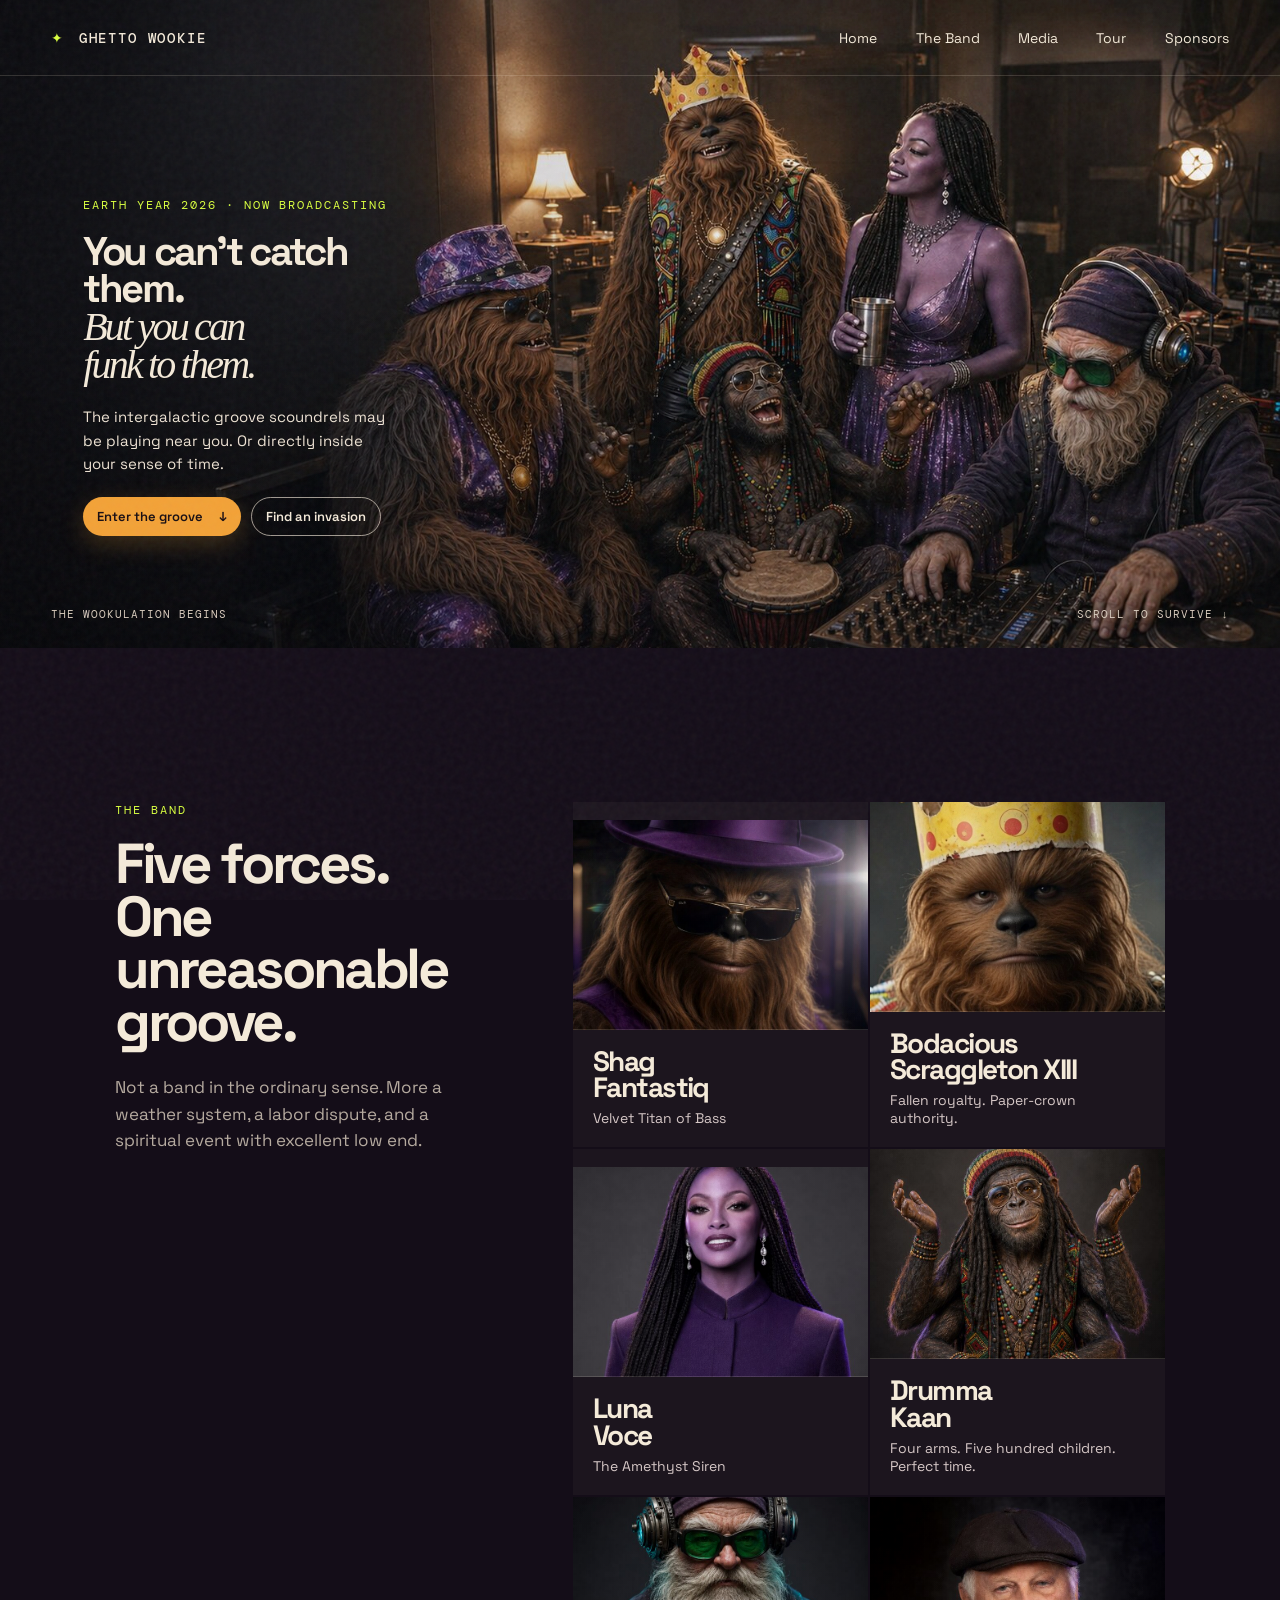
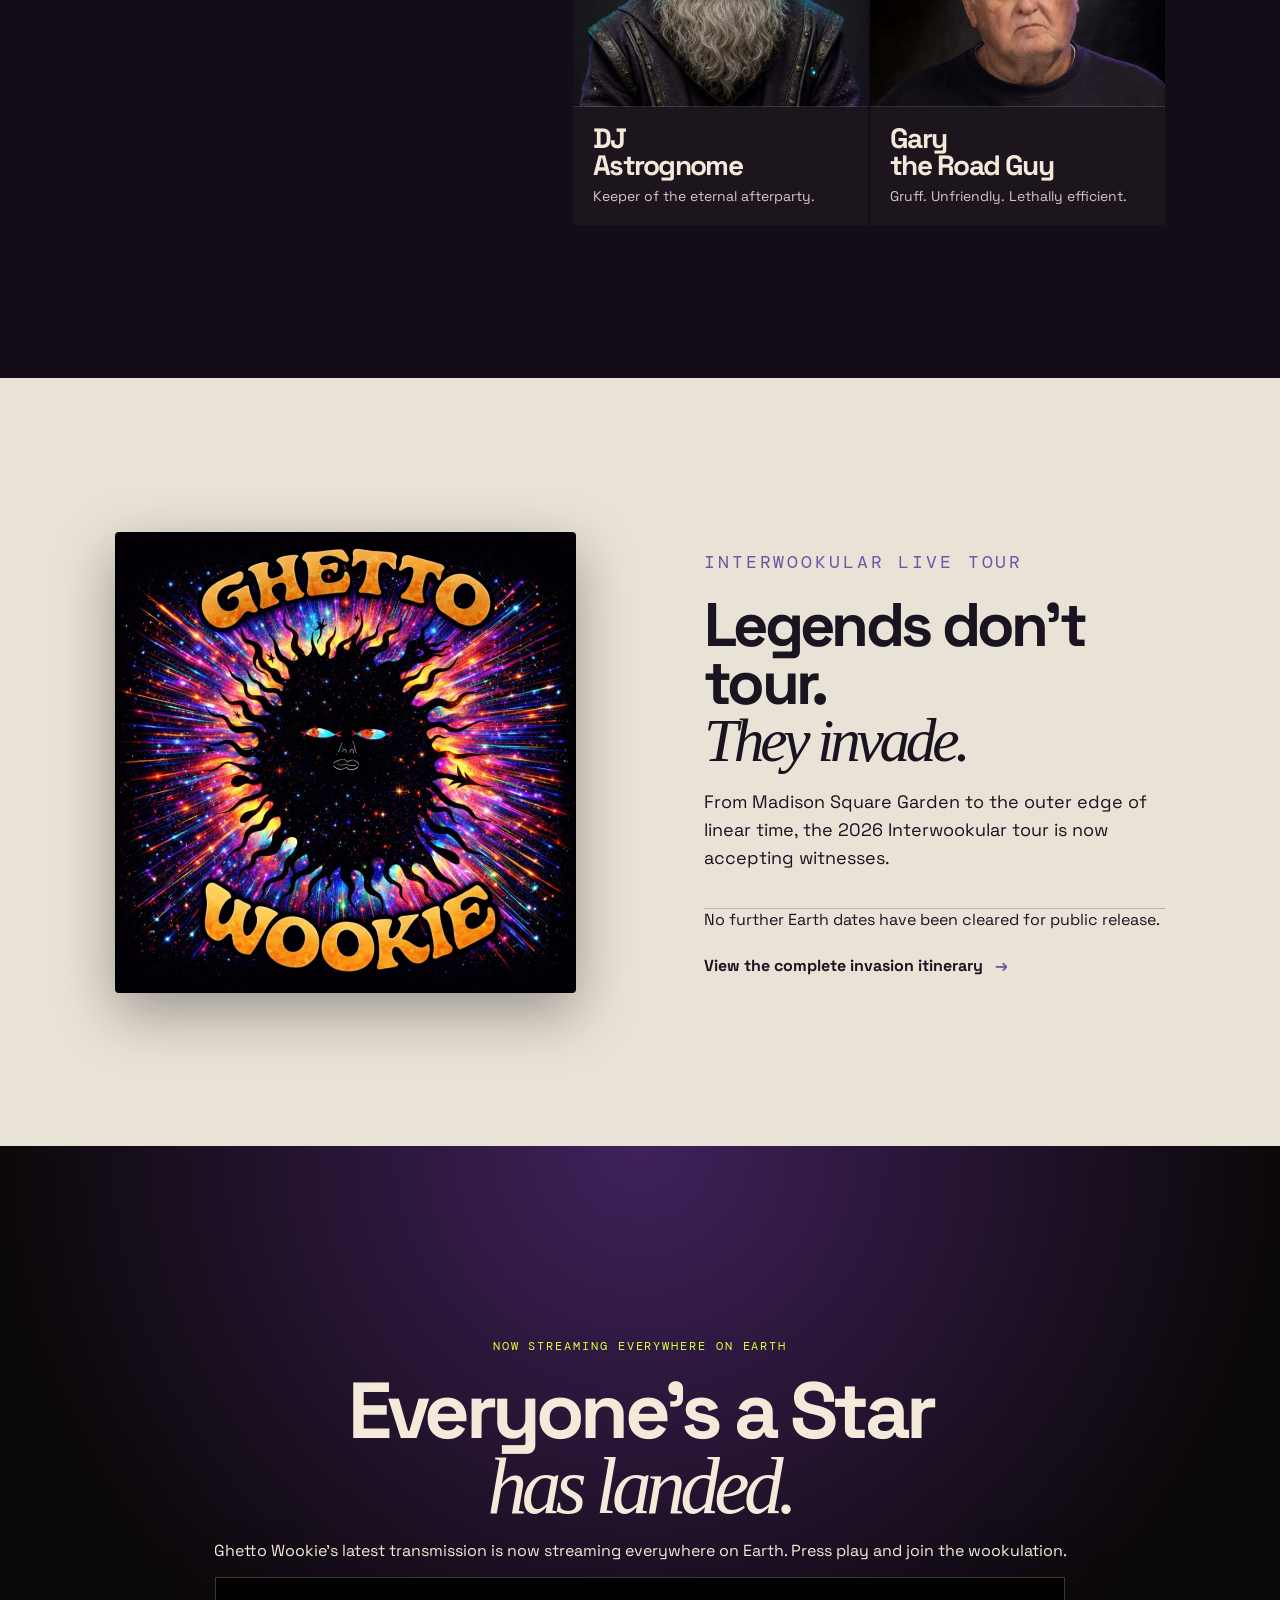
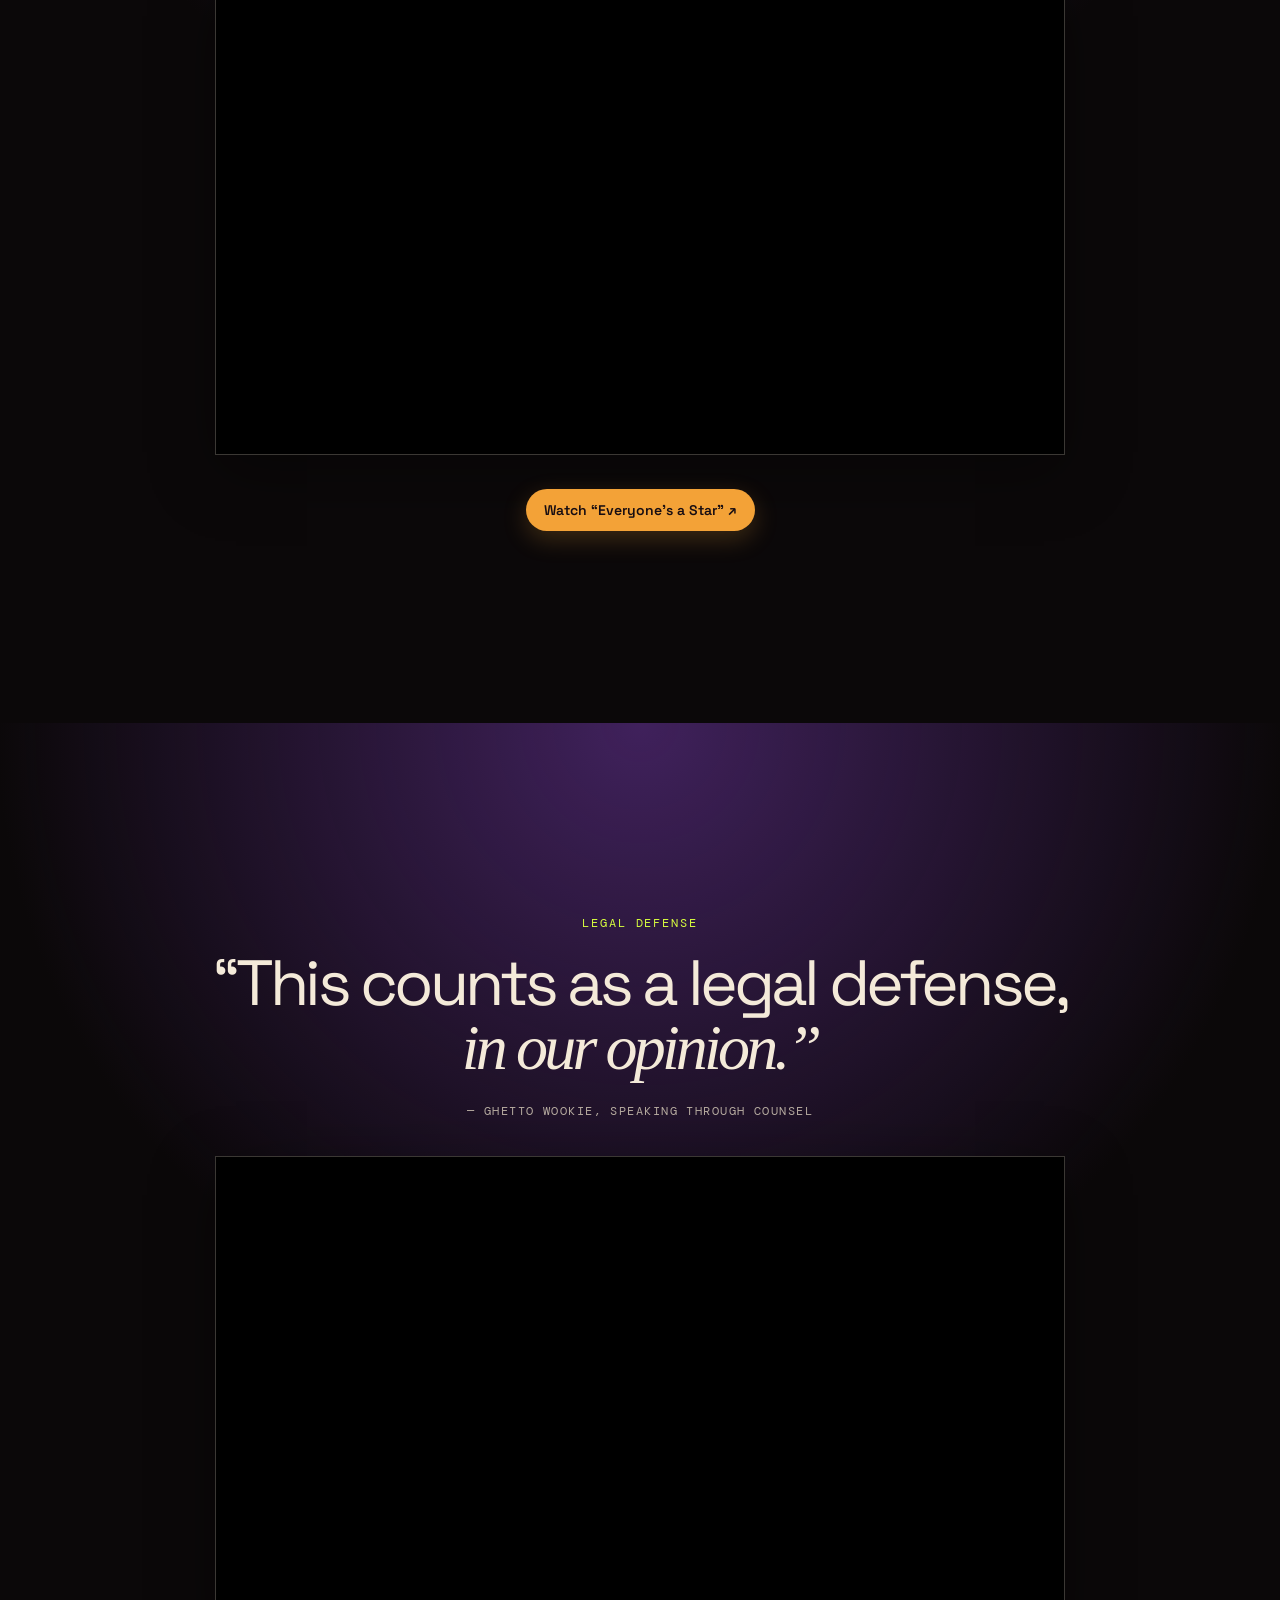
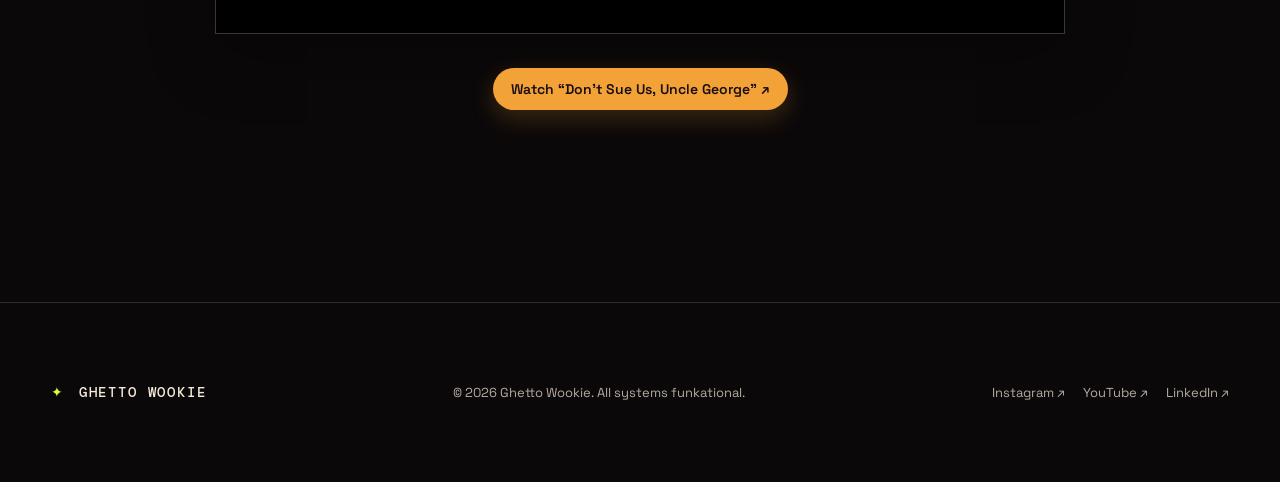
==== index.html @ 9bcd461f "Correct Everyone's a Star album title" ====
<!doctype html>
<html lang="en">
<head>
  <meta charset="utf-8">
  <meta name="viewport" content="width=device-width, initial-scale=1">
  <title>Ghetto Wookie | The Intergalactic Groove Scoundrels</title>
  <meta name="description" content="You can't catch them. But you can funk to them.">
  <link rel="preconnect" href="https://fonts.googleapis.com">
  <link rel="preconnect" href="https://fonts.gstatic.com" crossorigin>
  <link href="https://fonts.googleapis.com/css2?family=DM+Mono:wght@400;500&family=Space+Grotesk:wght@400;500;600;700&display=swap" rel="stylesheet">
  <link rel="stylesheet" href="css/site.css?v=17">
</head>
<body>
  <div class="grain" aria-hidden="true"></div>
  <header class="site-header">
    <a class="wordmark" href="#top" aria-label="Ghetto Wookie home"><span class="wordmark-star">✦</span> GHETTO WOOKIE</a>
    <button class="menu-toggle" type="button" aria-expanded="false" aria-controls="site-nav">Menu</button>
    <nav id="site-nav" class="site-nav" aria-label="Primary navigation">
      <a href="index.html" aria-current="page">Home</a>
      <a href="about.html">The Band</a>
      <a href="media.html">Media</a>
      <a href="invasions.html">Tour</a>
      <a href="sponsors.html">Sponsors</a>
    </nav>
  </header>

  <main id="top">
    <section class="hero" aria-labelledby="hero-title">
      <div class="hero-image" role="img" aria-label="Ghetto Wookie in the studio"></div>
      <div class="hero-shadow"></div>
      <div class="hero-copy">
        <p class="eyebrow">EARTH YEAR 2026 · NOW BROADCASTING</p>
        <h1 id="hero-title">You can’t catch them.<br><em>But you can<br>funk to them.</em></h1>
        <p class="hero-deck">The intergalactic groove scoundrels may be playing near you. Or directly inside your sense of time.</p>
        <div class="hero-actions">
          <a class="button button-gold" href="#transmission">Enter the groove <span>↓</span></a>
          <a class="button button-ghost" href="invasions.html">Find an invasion</a>
        </div>
      </div>
      <div class="hero-foot">
        <span>THE WOOKULATION BEGINS</span>
        <span>SCROLL TO SURVIVE ↓</span>
      </div>
    </section>

    <section id="the-band" class="hand section">
      <div class="section-intro">
        <p class="eyebrow">THE BAND</p>
        <h2>Five forces.<br>One unreasonable groove.</h2>
        <p>Not a band in the ordinary sense. More a weather system, a labor dispute, and a spiritual event with excellent low end.</p>
      </div>
      <div class="member-grid">
        <article class="member member-shag"><a class="portrait-link" href="about.html#shag" aria-label="Read Shag Fantastiq's biography"><div class="portrait" role="img" aria-label="Shag Fantastiq portrait"></div></a><h3>Shag<br>Fantastiq</h3><p>Velvet Titan of Bass</p></article>
        <article class="member member-bo"><a class="portrait-link" href="about.html#bo" aria-label="Read Bodacious Scraggleton XIII's biography"><div class="portrait" role="img" aria-label="Bodacious Scraggleton XIII portrait"></div></a><h3>Bodacious<br>Scraggleton XIII</h3><p>Fallen royalty. Paper-crown authority.</p></article>
        <article class="member member-luna"><a class="portrait-link" href="about.html#luna" aria-label="Read Luna Voce's biography"><div class="portrait" role="img" aria-label="Luna Voce portrait"></div></a><h3>Luna<br>Voce</h3><p>The Amethyst Siren</p></article>
        <article class="member member-drumma"><a class="portrait-link" href="about.html#drumma" aria-label="Read Drumma Kaan's biography"><div class="portrait" role="img" aria-label="Drumma Kaan portrait"></div></a><h3>Drumma<br>Kaan</h3><p>Four arms. Five hundred children. Perfect time.</p></article>
        <article class="member member-gnome"><a class="portrait-link" href="about.html#astrognome" aria-label="Read DJ Astrognome's biography"><div class="portrait" role="img" aria-label="DJ Astrognome portrait"></div></a><h3>DJ<br>Astrognome</h3><p>Keeper of the eternal afterparty.</p></article>
        <article class="member member-gary"><a class="portrait-link" href="about.html#gary" aria-label="Read Gary the Road Guy's biography"><div class="portrait" role="img" aria-label="Gary the Road Guy portrait"></div></a><h3>Gary<br>the Road Guy</h3><p>Gruff. Unfriendly. Lethally efficient.</p></article>
      </div>
    </section>

    <section id="invasion" class="invasion section">
      <div class="invasion-art tour-logo" role="img" aria-label="Ghetto Wookie logo"></div>
      <div class="invasion-copy">
        <p class="eyebrow">INTERWOOKULAR LIVE TOUR</p>
        <h2>Legends don’t tour.<br><em>They invade.</em></h2>
        <p>From Madison Square Garden to the outer edge of linear time, the 2026 Interwookular tour is now accepting witnesses.</p>
        <div class="dates" data-upcoming-dates aria-live="polite"></div>
        <a class="text-link" href="invasions.html">View the complete invasion itinerary <span>→</span></a>
      </div>
    </section>

    <section id="streaming" class="transmission section" aria-labelledby="streaming-title">
      <p class="eyebrow">NOW STREAMING EVERYWHERE ON EARTH</p>
      <h2 id="streaming-title">Everyone’s a Star<br><em>has landed.</em></h2>
      <p>Ghetto Wookie’s latest transmission is now streaming everywhere on Earth. Press play and join the wookulation.</p>
      <div class="legal-video"><iframe src="https://www.youtube.com/embed/GspBNzgHq6U" title="Everyone's a Star — Ghetto Wookie" loading="lazy" allow="accelerometer; autoplay; clipboard-write; encrypted-media; gyroscope; picture-in-picture; web-share" allowfullscreen></iframe></div>
      <a class="button button-gold" href="https://www.youtube.com/watch?v=GspBNzgHq6U" target="_blank" rel="noreferrer">Watch “Everyone’s a Star” ↗</a>
    </section>

    <section id="transmission" class="transmission section">
      <p class="eyebrow">LEGAL DEFENSE</p>
      <blockquote>“This counts as a legal defense,<br><em>in our opinion.”</em></blockquote>
      <p class="quote-source">— GHETTO WOOKIE, SPEAKING THROUGH COUNSEL</p>
      <div class="legal-video"><iframe src="https://www.youtube.com/embed/P0kks_8SB5U" title="Don’t Sue Us, Uncle George — Ghetto Wookie" loading="lazy" allow="accelerometer; autoplay; clipboard-write; encrypted-media; gyroscope; picture-in-picture; web-share" allowfullscreen></iframe></div>
      <a class="button button-gold" href="https://www.youtube.com/watch?v=P0kks_8SB5U" target="_blank" rel="noreferrer">Watch “Don’t Sue Us, Uncle George” ↗</a>
    </section>
  </main>

  <footer>
    <a class="wordmark" href="#top"><span class="wordmark-star">✦</span> GHETTO WOOKIE</a>
    <p>© 2026 Ghetto Wookie. All systems funkational.</p>
    <div><a href="https://www.instagram.com/ghettowookie/" target="_blank" rel="noreferrer">Instagram ↗</a><a href="https://www.youtube.com/channel/UCMTA7sQMYckZrdn3FC0UUag" target="_blank" rel="noreferrer">YouTube ↗</a><a href="https://www.linkedin.com/company/112707297/" target="_blank" rel="noreferrer">LinkedIn ↗</a></div>
  </footer>
  <script src="js/site.js?v=6"></script>
</body>
</html>
---- css/site.css ----
:root{--ink:#0b0809;--cream:#f4ead9;--acid:#d9ff3f;--violet:#9d64ff;--lilac:#cbb7ed;--gold:#efb73f;--muted:#b5aa9f}*{box-sizing:border-box}html{scroll-behavior:smooth}body{margin:0;background:var(--ink);color:var(--cream);font-family:"Space Grotesk",sans-serif}.grain{position:fixed;inset:0;pointer-events:none;z-index:20;opacity:.13;background-image:url("data:image/svg+xml,%3Csvg viewBox='0 0 180 180' xmlns='http://www.w3.org/2000/svg'%3E%3Cfilter id='n'%3E%3CfeTurbulence type='fractalNoise' baseFrequency='.8' numOctaves='4' stitchTiles='stitch'/%3E%3C/filter%3E%3Crect width='100%25' height='100%25' filter='url(%23n)' opacity='.36'/%3E%3C/svg%3E")}.site-header{height:76px;display:flex;align-items:center;justify-content:space-between;padding:0 clamp(22px,4vw,70px);border-bottom:1px solid rgba(244,234,217,.16);position:absolute;z-index:5;width:100%;top:0}.wordmark{color:var(--cream);font-family:"DM Mono",monospace;font-size:14px;font-weight:500;letter-spacing:.13em;text-decoration:none;white-space:nowrap}.wordmark-star{color:var(--acid);padding-right:4px}.site-nav{display:flex;gap:clamp(18px,3vw,43px);align-items:center}.site-nav a{color:var(--cream);font-size:14px;text-decoration:none}.site-nav a:hover,.site-nav a:focus-visible,.text-link:hover{color:var(--acid)}.site-nav .nav-shop{border:1px solid rgba(244,234,217,.42);border-radius:99px;padding:9px 14px}.menu-toggle{display:none}.hero{height:min(860px,100vh);min-height:680px;position:relative;display:flex;align-items:end;overflow:hidden}.hero-image{position:absolute;inset:0;background-image:url("https://img1.wsimg.com/isteam/ip/06022377-7dc8-4758-977a-d4a525076df2/instudio.png/:/cr=t:0%25,l:0%25,w:100%25,h:100%25/rs=w:1535,m");background-size:cover;background-position:center}.hero-shadow{position:absolute;inset:0;background:linear-gradient(90deg,rgba(8,6,8,.76) 0%,rgba(8,6,8,.46) 35%,rgba(8,6,8,.16) 70%,rgba(8,6,8,.04)),linear-gradient(0deg,rgba(8,6,8,.66),transparent 58%)}.hero-copy{position:relative;z-index:1;max-width:820px;margin:0 clamp(22px,9vw,150px) clamp(100px,11vw,150px)}.eyebrow{font-family:"DM Mono",monospace;font-size:12px;letter-spacing:.16em;color:var(--acid);margin:0 0 20px}.hero h1,.section h2{font-size:clamp(45px,6.2vw,96px);line-height:.94;letter-spacing:-.06em;margin:0}.hero h1 em,.section h2 em{font-family:Georgia,serif;font-weight:400;letter-spacing:-.07em}.hero-deck{max-width:500px;color:#eee3d4;font-size:clamp(16px,1.4vw,20px);line-height:1.55;margin:29px 0}.hero-actions{display:flex;gap:12px;flex-wrap:wrap}.button{font-weight:600;text-decoration:none;font-size:14px;border-radius:99px;padding:14px 21px;display:inline-flex;gap:16px;align-items:center;transition:transform .2s,background .2s}.button:hover{transform:translateY(-3px)}.button-gold{background:var(--acid);color:#101008}.button-ghost{border:1px solid rgba(244,234,217,.64);color:var(--cream)}.hero-foot{z-index:1;position:absolute;bottom:27px;left:clamp(22px,4vw,70px);right:clamp(22px,4vw,70px);font:11px "DM Mono",monospace;letter-spacing:.09em;color:#d7cabc;display:flex;justify-content:space-between}.section{padding:clamp(90px,12vw,185px) clamp(22px,9vw,150px)}.hand{background:#140d18;display:grid;grid-template-columns:minmax(250px,.75fr) minmax(450px,1.25fr);gap:clamp(50px,8vw,130px)}.section-intro{max-width:440px}.section-intro h2{font-size:clamp(43px,4.4vw,72px)}.section-intro>p:last-child{color:var(--muted);font-size:17px;line-height:1.55;margin-top:25px}.member-grid{display:grid;grid-template-columns:repeat(2,minmax(180px,1fr));gap:2px}.member{min-height:212px;padding:21px;background:#24172b;display:flex;flex-direction:column;justify-content:end;transition:background .3s,transform .3s}.member:hover{background:#59367a;transform:translateY(-5px)}.member:nth-child(2){background:#3a281c}.member:nth-child(3){background:#4b3766}.member:nth-child(4){background:#1d473d}.member:nth-child(5){background:#30274a;grid-column:span 2}.member span{font:12px "DM Mono",monospace;letter-spacing:.1em;color:var(--acid);margin-bottom:auto}.member h3{font-size:28px;line-height:.96;letter-spacing:-.055em;margin:0}.member p{margin:10px 0 0;color:#d5c7c6;font-size:14px}.invasion{display:grid;grid-template-columns:minmax(300px,1fr) minmax(300px,1fr);gap:clamp(50px,10vw,160px);align-items:center;background:#e9e2d6;color:#1a1320}.invasion .eyebrow{color:#7253a6}.invasion h2{font-size:clamp(44px,4.8vw,80px)}.invasion-copy>p{font-size:18px;line-height:1.55;max-width:510px}.invasion-art{aspect-ratio:1;background:radial-gradient(circle at center,#ad74fb 0 4%,transparent 4.4%),radial-gradient(circle at center,#1a1320 0 24%,#4b276b 24.4% 25%,transparent 25.4%),#1a1320;position:relative;border-radius:50%;display:grid;place-items:center;box-shadow:inset 0 0 0 20px #7253a6}.invasion-art span{color:var(--cream);font:700 clamp(60px,9vw,140px)/1 "DM Mono",monospace;letter-spacing:-.18em;z-index:1}.orbit{position:absolute;border:1px solid var(--acid);border-radius:50%;inset:13%;transform:rotate(-28deg)}.orbit:after{content:"";position:absolute;width:13px;height:13px;background:var(--acid);border-radius:50%;top:13%;right:3%}.orbit-two{inset:28%;transform:rotate(47deg);border-color:#f0b34c}.dates{margin:36px 0 25px;border-top:1px solid #bcb3a8}.dates div{padding:13px 0;border-bottom:1px solid #bcb3a8;display:flex;gap:25px}.dates b{font:12px "DM Mono",monospace;letter-spacing:.08em;color:#7253a6;min-width:64px}.text-link{color:inherit;font-weight:700;text-decoration:none}.text-link span{color:#7253a6;margin-left:8px}.transmission{text-align:center;background:radial-gradient(circle at 50% 0,#40215c,transparent 48%),#0b0809;padding-block:clamp(105px,15vw,220px)}.transmission blockquote{font-size:clamp(38px,5vw,79px);letter-spacing:-.06em;line-height:1;margin:0 auto 23px;max-width:1000px}.transmission blockquote em{font-family:Georgia,serif;font-weight:400}.quote-source{font:12px "DM Mono",monospace;letter-spacing:.12em;color:var(--muted);margin:0 0 37px}footer{min-height:180px;border-top:1px solid rgba(244,234,217,.16);padding:38px clamp(22px,4vw,70px);display:flex;justify-content:space-between;align-items:center;gap:20px}footer p,footer a:not(.wordmark){font-size:13px;color:var(--muted);text-decoration:none}footer div{display:flex;gap:18px}@media (max-width:760px){.site-header{height:65px}.menu-toggle{display:block;background:transparent;color:var(--cream);border:0;text-transform:uppercase;font:12px "DM Mono",monospace;letter-spacing:.1em}.site-nav{display:none;position:absolute;top:65px;left:0;right:0;padding:25px;background:#17101b;border-bottom:1px solid rgba(244,234,217,.18);flex-direction:column;align-items:flex-start;gap:22px}.site-nav.open{display:flex}.hero{min-height:640px;height:100svh}.hero-image{background-position:58% center}.hero-copy{margin-bottom:96px}.hero-foot{bottom:22px}.hero-foot span:last-child{display:none}.hand,.invasion{grid-template-columns:1fr}.member-grid{grid-template-columns:1fr 1fr}.invasion-art{width:min(83vw,420px);justify-self:center}.section{padding-block:88px}footer{align-items:flex-start;flex-direction:column;gap:11px}.hero h1{font-size:clamp(43px,12.5vw,66px)}}
/* Tighter hero for the rebuilt canonical band portrait. */
.hero{height:clamp(550px,72svh,690px);min-height:550px}.hero-copy{margin-bottom:clamp(78px,9vw,112px)}.member span{display:none}.member{justify-content:flex-end}.member h3{margin-top:auto}@media (max-width:760px){.hero{height:74svh;min-height:540px}.hero-copy{margin-bottom:80px}}

/* Magazine-portrait treatment for the Hand. Temporary source crops will be replaced by the finalized canonical portrait set. */
.member{padding:0;min-height:300px;background:#1c151e!important;overflow:hidden}.member .portrait{height:210px;background-image:linear-gradient(0deg,rgba(11,8,9,.05),rgba(11,8,9,.05)),url("https://img1.wsimg.com/isteam/ip/06022377-7dc8-4758-977a-d4a525076df2/instudio.png/:/cr=t:0%25,l:0%25,w:100%25,h:100%25/rs=w:1535,m");background-size:500% auto;background-repeat:no-repeat;border-bottom:1px solid rgba(244,234,217,.14);filter:saturate(.9) contrast(1.07);transition:transform .35s}.member:hover .portrait{transform:scale(1.035)}.member h3,.member p{padding:0 20px}.member h3{margin:18px 0 0}.member p{margin:8px 0 20px}.member-shag .portrait{background-image:linear-gradient(0deg,rgba(11,8,9,.05),rgba(11,8,9,.05)),url("../assets/images/members/shag-fantastiq.jpg");background-size:cover;background-position:center}.member-bo .portrait{background-image:linear-gradient(0deg,rgba(11,8,9,.05),rgba(11,8,9,.05)),url("../assets/images/members/bodacious-scraggleton.jpg");background-size:cover;background-position:center}.member-luna .portrait{background-image:linear-gradient(0deg,rgba(11,8,9,.05),rgba(11,8,9,.05)),url("../assets/images/members/luna-voce.jpg");background-size:cover;background-position:center}.member-drumma .portrait{background-image:linear-gradient(0deg,rgba(11,8,9,.05),rgba(11,8,9,.05)),url("../assets/images/members/drumma-kaan.jpg");background-size:cover;background-position:center}.member-gnome .portrait{background-image:linear-gradient(0deg,rgba(11,8,9,.05),rgba(11,8,9,.05)),url("../assets/images/members/dj-astrognome.jpg");background-size:cover;background-position:center}@media(max-width:760px){.member{min-height:250px}.member .portrait{height:155px}}

/* Composition refinements. */
.member .portrait{filter:saturate(.96) contrast(1.04)}.member-shag .portrait{background-position:center 35%}.member-bo .portrait{background-position:center 34%}.member-luna .portrait{background-position:center 35%}.member-drumma .portrait{background-position:center 32%}.member-gnome .portrait{background-position:center 32%}

/* Gary does not join the Hand; he keeps it moving. */
.member:nth-child(5){grid-column:span 1!important}.member-gary .portrait{background-image:linear-gradient(0deg,rgba(11,8,9,.08),rgba(11,8,9,.08)),url("../assets/images/members/gary-road-guy.jpg");background-size:cover;background-position:center 28%}

.member-grid{grid-auto-flow:row dense}

@media (min-width:761px){.member-gnome{grid-column:1;grid-row:3}.member-gary{grid-column:2;grid-row:3}}

/* Meet the Hand editorial biography page. */
.site-header-solid{position:relative;background:#0b0809}.back-home{color:var(--cream);font:12px "DM Mono",monospace;letter-spacing:.08em;text-decoration:none}.back-home:hover{color:var(--acid)}.about-page{background:#0b0809}.about-hero{padding:clamp(95px,13vw,175px) clamp(22px,9vw,150px) clamp(78px,10vw,130px);max-width:1150px}.about-hero h1{font-size:clamp(52px,8vw,124px);line-height:.88;letter-spacing:-.07em;margin:0}.about-hero h1 em{font-family:Georgia,serif;font-weight:400}.about-hero>p:last-child{max-width:780px;color:#d5c7c6;font-size:clamp(17px,1.6vw,22px);line-height:1.6;margin:34px 0 0}.bio-list{padding:0 clamp(22px,9vw,150px) clamp(90px,13vw,180px)}.bio{display:grid;grid-template-columns:minmax(260px,.85fr) minmax(300px,1.15fr);gap:clamp(40px,8vw,130px);align-items:center;padding:clamp(54px,8vw,112px) 0;border-top:1px solid rgba(244,234,217,.16);scroll-margin-top:24px}.bio:nth-child(even) .bio-photo{order:2}.bio-photo{min-height:clamp(340px,43vw,610px);background-size:cover;background-position:center 32%;border-radius:2px;box-shadow:0 20px 60px rgba(0,0,0,.35)}.bio-bo .bio-photo{background-image:url("../assets/images/members/bodacious-scraggleton.jpg");background-position:center 30%}.bio-shag .bio-photo{background-image:url("../assets/images/members/shag-fantastiq.jpg");background-position:center 32%}.bio-luna .bio-photo{background-image:url("../assets/images/members/luna-voce.jpg");background-position:center 34%}.bio-drumma .bio-photo{background-image:url("../assets/images/members/drumma-kaan.jpg");background-position:center 28%}.bio-gnome .bio-photo{background-image:url("../assets/images/members/dj-astrognome.jpg");background-position:center 29%}.bio-copy{max-width:660px}.bio-copy h2,.gary-note h2{font-size:clamp(44px,5vw,82px);line-height:.9;letter-spacing:-.065em;margin:0}.bio-copy>p:last-child,.gary-note>p:last-child{color:#d5c7c6;font-size:clamp(16px,1.4vw,20px);line-height:1.65;margin:28px 0 0}.gary-note{margin:0 clamp(22px,9vw,150px) clamp(90px,13vw,180px);padding:clamp(42px,6vw,80px);background:#21152a;max-width:980px}.gary-note h2{font-size:clamp(38px,4.5vw,68px)}.gary-note>p:last-child{max-width:650px}@media(max-width:760px){.site-header-solid{height:65px}.about-hero{padding-top:78px}.bio{grid-template-columns:1fr;gap:28px}.bio:nth-child(even) .bio-photo{order:0}.bio-photo{min-height:390px}.bio-copy h2{font-size:52px}.back-home{font-size:10px}}

.portrait-link{display:block;color:inherit;text-decoration:none}

.legal-video{width:min(850px,100%);aspect-ratio:16/9;margin:0 auto 34px;border:1px solid rgba(244,234,217,.24);box-shadow:0 18px 60px rgba(0,0,0,.35);background:#000}.legal-video iframe{width:100%;height:100%;display:block;border:0}

/* Solar gold buttons and the real Ghetto Wookie tour mark. */
.button-gold{background:#f3a237;color:#170d12;box-shadow:0 8px 24px rgba(243,162,55,.22)}.button-gold:hover{background:#ffc367}.tour-logo{background:#09070b url("../assets/images/ghetto-wookie-logo.jpg") center/cover no-repeat;border-radius:4px;box-shadow:0 20px 58px rgba(0,0,0,.34)}.tour-logo .orbit,.tour-logo span{display:none}

.gary-note{display:grid;grid-template-columns:minmax(200px,.62fr) minmax(280px,1.38fr);gap:clamp(28px,5vw,70px);align-items:center;max-width:1100px}.gary-photo{min-height:330px;background:url("../assets/images/members/gary-road-guy.jpg") center 28%/cover no-repeat}.gary-copy>p:last-child{color:#d5c7c6;font-size:clamp(16px,1.4vw,20px);line-height:1.65;margin:28px 0 0}@media(max-width:760px){.gary-note{grid-template-columns:1fr}.gary-photo{min-height:390px}}

/* Canonical backstage hero and editorial Gary portrait. */
.hero-image{background-image:url("../assets/images/ghetto-wookie-band-hero.jpg");background-position:center;background-size:cover}.hero-shadow{background:linear-gradient(90deg,rgba(8,6,8,.34) 0%,rgba(8,6,8,.16) 36%,rgba(8,6,8,.02) 72%),linear-gradient(0deg,rgba(8,6,8,.34),transparent 55%)}

/* Let the canonical hero image lead. */
@media (min-width:761px){.hero-copy{max-width:480px;margin-left:clamp(22px,7vw,118px)}.hero h1{font-size:clamp(46px,4.1vw,64px);line-height:.92}.hero-deck{max-width:400px;font-size:16px;margin:22px 0}.hero-actions{gap:10px}.button{padding:12px 18px}}

/* Keep the words in the left negative space; let the band own the frame. */
@media (min-width:761px){.hero-copy{max-width:360px;margin-left:clamp(22px,7vw,106px)}.hero h1{font-size:clamp(42px,3.5vw,54px);line-height:.94}.hero-deck{max-width:335px;font-size:15px}.hero-actions{flex-wrap:wrap}.hero-actions .button{padding:11px 16px}}

/* The hero copy deliberately occupies only the unused left third. */
@media (min-width:761px){.hero-copy{max-width:320px;margin-left:clamp(22px,6.5vw,92px)}.hero h1{font-size:clamp(40px,3.1vw,48px)}.hero-deck{max-width:310px}.hero-actions .button{padding:10px 14px;font-size:13px}}

/* Mobile uses a short editorial masthead above the photo, never copy on a face. */
@media (max-width:760px){.hero{height:650px;min-height:650px;display:block;background:#080608}.hero-image{top:312px;background-position:63% center}.hero-shadow{top:312px;background:linear-gradient(180deg,rgba(8,6,8,0) 50%,rgba(8,6,8,.42) 100%)}.hero-copy{position:absolute;top:96px;left:22px;right:22px;max-width:320px;margin:0}.hero h1{font-size:clamp(38px,11vw,46px);line-height:.95}.hero-deck{display:none}.hero-actions{margin-top:16px}.hero-actions .button{padding:10px 14px;font-size:13px}.hero-foot{bottom:18px}}


/* Media archive */
.media-page{background:#0a070d}.media-masthead{min-height:clamp(430px,57svh,620px);padding:clamp(150px,20vw,240px) clamp(22px,9vw,150px) clamp(76px,10vw,130px);background:radial-gradient(circle at 78% 44%,rgba(119,39,137,.32),transparent 28%),radial-gradient(circle at 90% 72%,rgba(231,140,41,.18),transparent 25%),#0a070d;border-bottom:1px solid rgba(244,234,217,.12)}.media-masthead h1{max-width:850px;font-size:clamp(54px,7.5vw,114px);line-height:.9;letter-spacing:-.065em;margin:0}.media-masthead h1 em{font-family:Georgia,serif;font-weight:400}.media-masthead>p:last-child{max-width:580px;color:#d7cabc;font-size:clamp(17px,1.7vw,23px);line-height:1.55;margin:30px 0 0}.album-feature{display:grid;grid-template-columns:minmax(240px,.8fr) minmax(360px,1.2fr);gap:clamp(38px,8vw,120px);align-items:center;background:#120c16}.album-copy h2{font-size:clamp(44px,5vw,78px);line-height:.92;letter-spacing:-.055em;margin:0}.album-copy>p:not(.eyebrow){color:#d7cabc;font-size:18px;line-height:1.6;max-width:500px;margin:28px 0}.spotify-player{background:#09070b;border:1px solid rgba(244,234,217,.14);border-radius:14px;overflow:hidden;box-shadow:0 24px 70px rgba(0,0,0,.3)}.spotify-player iframe{width:100%;height:352px;border:0;display:block}.media-heading{max-width:780px}.media-heading h2{font-size:clamp(46px,6vw,88px);line-height:.92;letter-spacing:-.06em;margin:0}.media-heading h2 em{font-family:Georgia,serif;font-weight:400}.media-heading>p:last-child{max-width:590px;color:#d7cabc;font-size:18px;line-height:1.6;margin:27px 0 0}.official-visuals{background:#0b080c}.video-rack{display:grid;grid-template-columns:minmax(0,1.7fr) minmax(180px,.65fr) minmax(180px,.65fr);gap:22px;margin-top:58px;align-items:start}.video-frame{background:#000;overflow:hidden;box-shadow:0 18px 48px rgba(0,0,0,.32)}.video-frame.wide{aspect-ratio:16/9}.video-frame.short{aspect-ratio:9/16}.video-frame iframe{width:100%;height:100%;border:0;display:block}.video-meta{font:11px "DM Mono",monospace;letter-spacing:.12em;color:var(--acid);margin:16px 0 8px}.video-card h3{font-size:20px;line-height:1.1;margin:0}.wookiegrams{background:#17101b}.instagram-grid{display:grid;grid-template-columns:repeat(4,1fr);gap:16px;margin-top:60px}.instagram-placeholder{min-height:280px;padding:24px;display:flex;flex-direction:column;justify-content:flex-end;text-decoration:none;color:var(--cream);border:1px solid rgba(244,234,217,.2);background:linear-gradient(145deg,rgba(113,58,127,.55),rgba(11,8,12,.92) 64%);transition:transform .2s,border-color .2s}.instagram-placeholder:nth-child(2){background:linear-gradient(145deg,rgba(178,97,35,.48),rgba(11,8,12,.94) 64%)}.instagram-placeholder:nth-child(3){background:linear-gradient(145deg,rgba(39,97,122,.5),rgba(11,8,12,.94) 64%)}.instagram-placeholder:nth-child(4){background:linear-gradient(145deg,rgba(87,42,103,.53),rgba(11,8,12,.94) 64%)}.instagram-placeholder:hover{transform:translateY(-5px);border-color:var(--acid)}.instagram-placeholder span,.instagram-placeholder i{font:11px "DM Mono",monospace;letter-spacing:.09em;color:var(--acid);font-style:normal}.instagram-placeholder strong{font-size:clamp(21px,2vw,30px);line-height:1.02;margin:22px 0}.instagram-placeholder i{color:#d7cabc}
@media(max-width:760px){.media-masthead{min-height:390px;padding-top:128px}.media-masthead h1{font-size:clamp(48px,14vw,69px)}.album-feature{grid-template-columns:1fr}.spotify-player iframe{height:352px}.video-rack{grid-template-columns:1fr 1fr;gap:14px;margin-top:38px}.video-feature{grid-column:1/-1}.instagram-grid{grid-template-columns:1fr 1fr;gap:12px;margin-top:38px}.instagram-placeholder{min-height:220px;padding:18px}.instagram-placeholder strong{font-size:22px}}

/* Native Instagram vignettes: six responsive previews, no third-party embed overhead. */
.instagram-feed-tools{display:flex;align-items:center;justify-content:space-between;gap:24px;margin:26px 0 -26px}.instagram-feed-tools p{margin:0;color:#d7cabc;max-width:580px;line-height:1.5}.feed-refresh{appearance:none;border:1px solid rgba(244,234,217,.4);border-radius:99px;background:transparent;color:var(--cream);padding:11px 15px;font:12px "DM Mono",monospace;letter-spacing:.06em;white-space:nowrap;cursor:pointer}.feed-refresh:hover{border-color:var(--acid);color:var(--acid)}.instagram-grid{grid-template-columns:repeat(3,1fr)}.instagram-video{position:relative;display:block;aspect-ratio:9/16;overflow:hidden;border:1px solid rgba(244,234,217,.2);background:linear-gradient(145deg,rgba(113,58,127,.55),rgba(11,8,12,.94) 64%);color:var(--cream);text-decoration:none}.instagram-video video{position:absolute;inset:0;width:100%;height:100%;object-fit:cover;opacity:0;transition:opacity .25s}.instagram-video.thumbnail-ready video{opacity:1}.instagram-video:after{content:"";position:absolute;inset:0;background:linear-gradient(0deg,rgba(0,0,0,.74),transparent 55%);pointer-events:none}.instagram-video-meta{position:absolute;z-index:1;inset:auto 18px 18px;display:flex;flex-direction:column;gap:7px}.instagram-video-meta b,.instagram-video-meta i{font:10px "DM Mono",monospace;letter-spacing:.1em;color:var(--acid);font-style:normal}.instagram-video-meta strong{font-size:clamp(18px,2vw,27px);line-height:1.04}.instagram-video-meta i{color:#f3ead9}.instagram-noscript{color:#d7cabc}.instagram-noscript a{color:var(--acid)}@media(max-width:760px){.instagram-feed-tools{display:block;margin:20px 0 -18px}.instagram-feed-tools p{font-size:16px;margin-bottom:15px}.instagram-grid{grid-template-columns:1fr 1fr}.instagram-video-meta{inset:auto 13px 14px}.instagram-video-meta strong{font-size:18px}}

/* Local Wookiegram playback modal. */
.instagram-video{cursor:pointer}.instagram-video:focus-visible{outline:2px solid var(--acid);outline-offset:4px}.video-modal-open{overflow:hidden}.video-modal{position:fixed;z-index:30;inset:0;display:grid;place-items:center;padding:30px;background:rgba(4,3,5,.9);backdrop-filter:blur(12px)}.video-modal-player{height:min(82svh,900px);max-width:min(92vw,620px);aspect-ratio:9/16;background:#000;box-shadow:0 28px 90px rgba(0,0,0,.7)}.video-modal-player video{display:block;width:100%;height:100%;object-fit:contain}.video-modal-close{position:absolute;z-index:1;top:22px;right:28px;width:42px;height:42px;border:1px solid rgba(244,234,217,.6);border-radius:50%;background:rgba(0,0,0,.25);color:var(--cream);font-size:32px;line-height:1;cursor:pointer}.video-modal-close:hover{border-color:var(--acid);color:var(--acid)}@media(max-width:760px){.video-modal{padding:16px}.video-modal-player{width:min(92vw,430px);height:auto;max-height:82svh}.video-modal-close{top:14px;right:14px}}

/* One official visual deserves the whole stage. */
.official-visuals .video-rack{grid-template-columns:repeat(2,minmax(0,1fr));max-width:1200px}.official-visuals .video-feature{max-width:none}@media(max-width:760px){.official-visuals .video-rack{grid-template-columns:1fr}}

/* Groove Invasion itinerary */
.invasions-page{background:#0a070d}.invasion-masthead{min-height:clamp(570px,78svh,820px);padding:clamp(130px,15vw,190px) clamp(22px,9vw,150px) clamp(70px,9vw,120px);display:grid;grid-template-columns:minmax(280px,1fr) minmax(260px,.72fr);gap:clamp(42px,10vw,150px);align-items:center;background:radial-gradient(circle at 78% 28%,rgba(229,138,35,.2),transparent 26%),radial-gradient(circle at 26% 84%,rgba(91,37,114,.25),transparent 34%),#0a070d}.invasion-masthead h1{font-size:clamp(54px,7.3vw,108px);line-height:.88;letter-spacing:-.07em;margin:0;max-width:800px}.invasion-masthead h1 em,.tour-heading h2 em{font-family:Georgia,serif;font-weight:400}.invasion-masthead>div>p:last-child{max-width:520px;color:#d7cabc;font-size:clamp(17px,1.7vw,22px);line-height:1.55;margin:30px 0 0}.tour-poster{margin:0;justify-self:end;width:min(100%,540px);filter:drop-shadow(0 30px 54px rgba(0,0,0,.46))}.tour-poster img{display:block;width:100%;height:auto;border:1px solid rgba(243,162,55,.48);box-shadow:0 0 0 7px rgba(243,162,55,.06)}.tour-itinerary{background:#140d18;display:grid;grid-template-columns:minmax(250px,.7fr) minmax(450px,1.3fr);gap:clamp(50px,9vw,150px);align-items:start}.tour-heading{position:sticky;top:100px}.tour-heading h2{font-size:clamp(48px,5.6vw,86px);line-height:.9;letter-spacing:-.06em;margin:0}.tour-heading>p:last-child{color:#d7cabc;line-height:1.6;font-size:17px;max-width:430px;margin:28px 0}.tour-month+ .tour-month{margin-top:60px}.tour-month h3{font:500 15px "DM Mono",monospace;letter-spacing:.14em;color:var(--acid);margin:0 0 12px}.tour-month h3 span{font-size:16px;letter-spacing:0;margin-left:7px}.tour-date{display:grid;grid-template-columns:78px minmax(0,1fr) auto;gap:16px;align-items:baseline;padding:15px 0;border-top:1px solid rgba(244,234,217,.16)}.tour-date time,.tour-date b{font:11px "DM Mono",monospace;letter-spacing:.08em}.tour-date time{color:var(--acid)}.tour-date p{font-size:17px;line-height:1.25;margin:0}.tour-date p span{color:#bdaead;font-size:14px;margin-left:6px}.tour-date b{color:#f3a237;white-space:nowrap}.tour-date.past{opacity:.34}.tour-date.past time,.tour-date.past p,.tour-date.past b{text-decoration:line-through;text-decoration-thickness:1px}.tour-date.past b{color:#d7cabc}@media(max-width:760px){.invasion-masthead{grid-template-columns:1fr;padding-top:120px;min-height:0}.invasion-masthead h1{font-size:clamp(52px,15vw,72px)}.tour-poster{justify-self:center;max-width:390px}.tour-itinerary{grid-template-columns:1fr}.tour-heading{position:static}.tour-date{grid-template-columns:62px minmax(0,1fr);gap:12px}.tour-date b{grid-column:2;font-size:10px}.tour-date p{font-size:16px}.tour-date p span{display:block;margin:3px 0 0}.tour-month+ .tour-month{margin-top:42px}}

/* Desktop hero: preserve the band’s full upper silhouettes. */
@media (min-width:761px){.hero-image{background-position:center top}}

/* Sponsors: intentionally awaiting the right transmissions. */
.sponsors-page{background:#0a070d}.sponsors-masthead{min-height:clamp(430px,58svh,650px);padding:clamp(126px,17vw,200px) clamp(22px,9vw,150px) clamp(74px,10vw,130px);background:radial-gradient(circle at 81% 42%,rgba(236,156,44,.2),transparent 19%),radial-gradient(circle at 72% 64%,rgba(123,48,145,.28),transparent 31%),#0a070d;border-bottom:1px solid rgba(244,234,217,.12)}.sponsors-masthead h1{max-width:800px;font-size:clamp(56px,8vw,122px);line-height:.88;letter-spacing:-.07em;margin:0}.sponsors-masthead h1 em,.sponsor-stage h2 em{font-family:Georgia,serif;font-weight:400}.sponsors-masthead>p:last-child{max-width:570px;color:#d7cabc;font-size:clamp(17px,1.7vw,23px);line-height:1.58;margin:30px 0 0}.sponsor-stage{display:grid;grid-template-columns:minmax(260px,.9fr) minmax(260px,1.1fr);gap:clamp(50px,10vw,160px);align-items:center;background:#140d18}.sponsor-stage-copy h2{font-size:clamp(48px,5.3vw,84px);line-height:.9;letter-spacing:-.06em;margin:0}.sponsor-stage-copy>p:last-child{max-width:480px;color:#d7cabc;font-size:18px;line-height:1.6;margin:28px 0 0}.sponsor-transmission{min-height:clamp(310px,34vw,450px);display:flex;flex-direction:column;justify-content:space-between;padding:clamp(25px,4vw,48px);border:1px solid rgba(243,162,55,.56);background:radial-gradient(circle at 50% 50%,rgba(107,44,131,.35),transparent 38%),linear-gradient(145deg,rgba(23,14,30,.97),rgba(7,5,9,.98));box-shadow:0 25px 70px rgba(0,0,0,.34)}.sponsor-transmission span{font:11px "DM Mono",monospace;letter-spacing:.15em;color:#f3a237}.sponsor-transmission strong{font-size:clamp(31px,3.8vw,58px);line-height:.92;letter-spacing:-.055em}.sponsor-transmission i{align-self:flex-end;color:#f3a237;font-size:clamp(34px,5vw,68px);font-style:normal}@media(max-width:760px){.sponsors-masthead{min-height:390px;padding-top:120px}.sponsors-masthead h1{font-size:clamp(52px,15vw,74px)}.sponsor-stage{grid-template-columns:1fr}.sponsor-transmission{min-height:280px}}

/* Sponsor roster: two real signals, no filler. */
.sponsor-grid{display:grid;grid-template-columns:repeat(2,minmax(0,1fr));gap:16px}.sponsor-card{min-height:360px;position:relative;overflow:hidden;display:flex;flex-direction:column;align-items:flex-start;padding:22px;text-decoration:none;color:var(--cream);border:1px solid rgba(243,162,55,.46);background:linear-gradient(145deg,#1e1328,#08060a);box-shadow:0 20px 52px rgba(0,0,0,.26);transition:transform .25s ease,border-color .25s ease,box-shadow .25s ease}.sponsor-card:hover{transform:translateY(-7px);border-color:#ffc367;box-shadow:0 28px 64px rgba(0,0,0,.42)}.sponsor-card:after{content:"";position:absolute;inset:auto -25% -55% 28%;height:70%;border:1px solid rgba(243,162,55,.2);border-radius:50%;pointer-events:none}.sponsor-card img{display:block;position:relative;z-index:1;width:100%;height:122px;object-fit:contain;object-position:center;margin:24px 0 28px}.sponsor-label,.sponsor-card i{position:relative;z-index:1;font:10px "DM Mono",monospace;letter-spacing:.12em;text-transform:uppercase;font-style:normal}.sponsor-label{color:#f3a237}.sponsor-card strong{position:relative;z-index:1;margin-top:auto;font-size:clamp(25px,2.7vw,40px);line-height:.98;letter-spacing:-.045em}.sponsor-card i{margin-top:18px;color:#d7cabc}.sponsor-oti{border-color:rgba(208,42,58,.72);background:radial-gradient(circle at 82% 16%,rgba(185,0,22,.22),transparent 31%),linear-gradient(145deg,#092544,#070e19)}.sponsor-oti:hover{border-color:#ed5663}.sponsor-oti .sponsor-label{color:#ff9ca5}.sponsor-cms{background:radial-gradient(circle at 82% 16%,rgba(243,162,55,.18),transparent 31%),linear-gradient(145deg,#17100b,#080707)}.sponsor-disclaimer{padding-top:0;padding-bottom:clamp(68px,9vw,120px);background:#140d18}.sponsor-disclaimer p{max-width:880px;margin:0;color:#938690;font:10px/1.65 "DM Mono",monospace;letter-spacing:.07em;text-transform:uppercase}@media(max-width:760px){.sponsor-grid{grid-template-columns:1fr}.sponsor-card{min-height:300px}.sponsor-card img{height:96px;margin:18px 0 24px}.sponsor-disclaimer{padding-top:0}.sponsor-disclaimer p{font-size:9px;line-height:1.65}}


/* Wookie's Own is a house patron, not a destination. */
.sponsor-endor{grid-column:1/-1;min-height:330px;align-items:center;text-align:center;border-color:rgba(211,166,76,.68);background:radial-gradient(circle at 50% 46%,rgba(90,121,58,.18),transparent 31%),linear-gradient(145deg,#10271d,#03130d 72%);cursor:default}.sponsor-endor:hover{transform:none;border-color:rgba(231,195,113,.94);box-shadow:0 20px 52px rgba(0,0,0,.26)}.sponsor-endor:after{inset:auto 14% -63%;width:72%;height:112%;border-color:rgba(211,166,76,.16)}.sponsor-endor .sponsor-label{color:#d9b66f}.sponsor-endor img{width:min(100%,320px);height:210px;margin:8px 0 12px;image-rendering:auto}.sponsor-endor strong{margin-top:auto;color:#f2dfb8;font-family:Georgia,serif;font-weight:400;letter-spacing:.015em;line-height:1.02}@media(max-width:760px){.sponsor-endor{grid-column:auto;min-height:330px}.sponsor-endor img{height:185px;width:min(100%,280px)}}

/* The support system behind the galaxy's busiest drummer. */
.sponsor-endor{grid-column:auto;min-height:360px}.sponsor-endor img{width:min(100%,280px);height:170px;margin:16px 0 18px}.sponsor-yutes{border-color:rgba(222,119,42,.7);background:radial-gradient(circle at 50% 20%,rgba(189,92,34,.2),transparent 36%),linear-gradient(145deg,#26120d,#090609 72%)}.sponsor-yutes:hover{transform:none;border-color:#efae65;box-shadow:0 20px 52px rgba(0,0,0,.26)}.sponsor-yutes:after{border-color:rgba(239,174,101,.16)}.sponsor-yutes .sponsor-label{color:#efae65}.sponsor-yutes img{height:172px;width:min(100%,220px);margin:12px auto 18px}.sponsor-yutes strong{margin-top:0;font-family:Georgia,serif;font-weight:400;letter-spacing:.01em}.sponsor-yutes p{position:relative;z-index:1;margin:14px 0 0;color:#ddc7b1;font-size:13px;line-height:1.45}@media(max-width:760px){.sponsor-endor{grid-column:auto;min-height:300px}.sponsor-endor img{height:138px}.sponsor-yutes img{height:160px}}

/* A benefactor of unknown provenance, with an unusually good library. */
.sponsor-literary{grid-column:1/-1;min-height:290px;display:grid;grid-template-columns:minmax(190px,.68fr) minmax(0,1.32fr);gap:clamp(24px,5vw,72px);align-items:center;border-color:rgba(205,147,58,.68);background:radial-gradient(circle at 80% 56%,rgba(145,69,22,.2),transparent 34%),linear-gradient(145deg,#21100b,#0b0809 73%)}.sponsor-literary:hover{transform:none;border-color:#eac06d;box-shadow:0 20px 52px rgba(0,0,0,.26)}.sponsor-literary:after{border-color:rgba(220,164,69,.16)}.sponsor-literary .sponsor-label{color:#e1af58}.sponsor-literary a{position:relative;z-index:1;display:block;justify-self:center;width:min(100%,265px);line-height:0}.sponsor-literary img{width:100%;height:242px;margin:0;object-fit:cover;border:1px solid rgba(234,192,109,.38)}.sponsor-literary-copy{position:relative;z-index:1;text-align:left}.sponsor-literary strong{display:block;margin:0;font-family:Georgia,serif;font-weight:400;letter-spacing:.01em}.sponsor-literary p{margin:15px 0 0;max-width:520px;color:#ddc7b1;font-size:15px;line-height:1.5}@media(max-width:760px){.sponsor-literary{grid-column:auto;min-height:0;display:flex;gap:0;align-items:center}.sponsor-literary a{width:min(100%,245px);margin:18px auto 2px}.sponsor-literary img{height:190px}.sponsor-literary-copy{text-align:center}.sponsor-literary p{font-size:14px}}

/* The anonymous benefactor now gets the wall space his money insists upon. */
.sponsor-literary{min-height:440px;grid-template-columns:minmax(300px,.95fr) minmax(0,1.05fr);padding:clamp(24px,3vw,42px)}.sponsor-literary a{width:min(100%,430px)}.sponsor-literary img{height:360px}.sponsor-literary-copy strong{font-size:clamp(36px,4vw,58px)}.sponsor-literary-copy p{font-size:17px;max-width:490px}@media(max-width:760px){.sponsor-literary{min-height:0;display:flex;padding:22px}.sponsor-literary a{width:min(100%,340px)}.sponsor-literary img{height:300px}.sponsor-literary-copy strong{font-size:32px}.sponsor-literary-copy p{font-size:15px}}

/* Full-size artwork links for house sponsors. */
.sponsor-endor>a,.sponsor-yutes>a{position:relative;z-index:1;display:block;width:100%;line-height:0}.sponsor-endor>a img,.sponsor-yutes>a img{display:block;margin-left:auto;margin-right:auto}.sponsor-yutes{min-height:360px}.sponsor-yutes>a{width:min(100%,300px);margin:0 auto}.sponsor-yutes>a img{width:100%;height:230px;margin-top:0;margin-bottom:16px;object-fit:cover;object-position:center}.sponsor-yutes strong{font-size:clamp(31px,3.2vw,45px)}.sponsor-yutes p{font-size:14px}@media(max-width:760px){.sponsor-yutes>a{width:min(100%,280px)}.sponsor-yutes>a img{height:220px}}
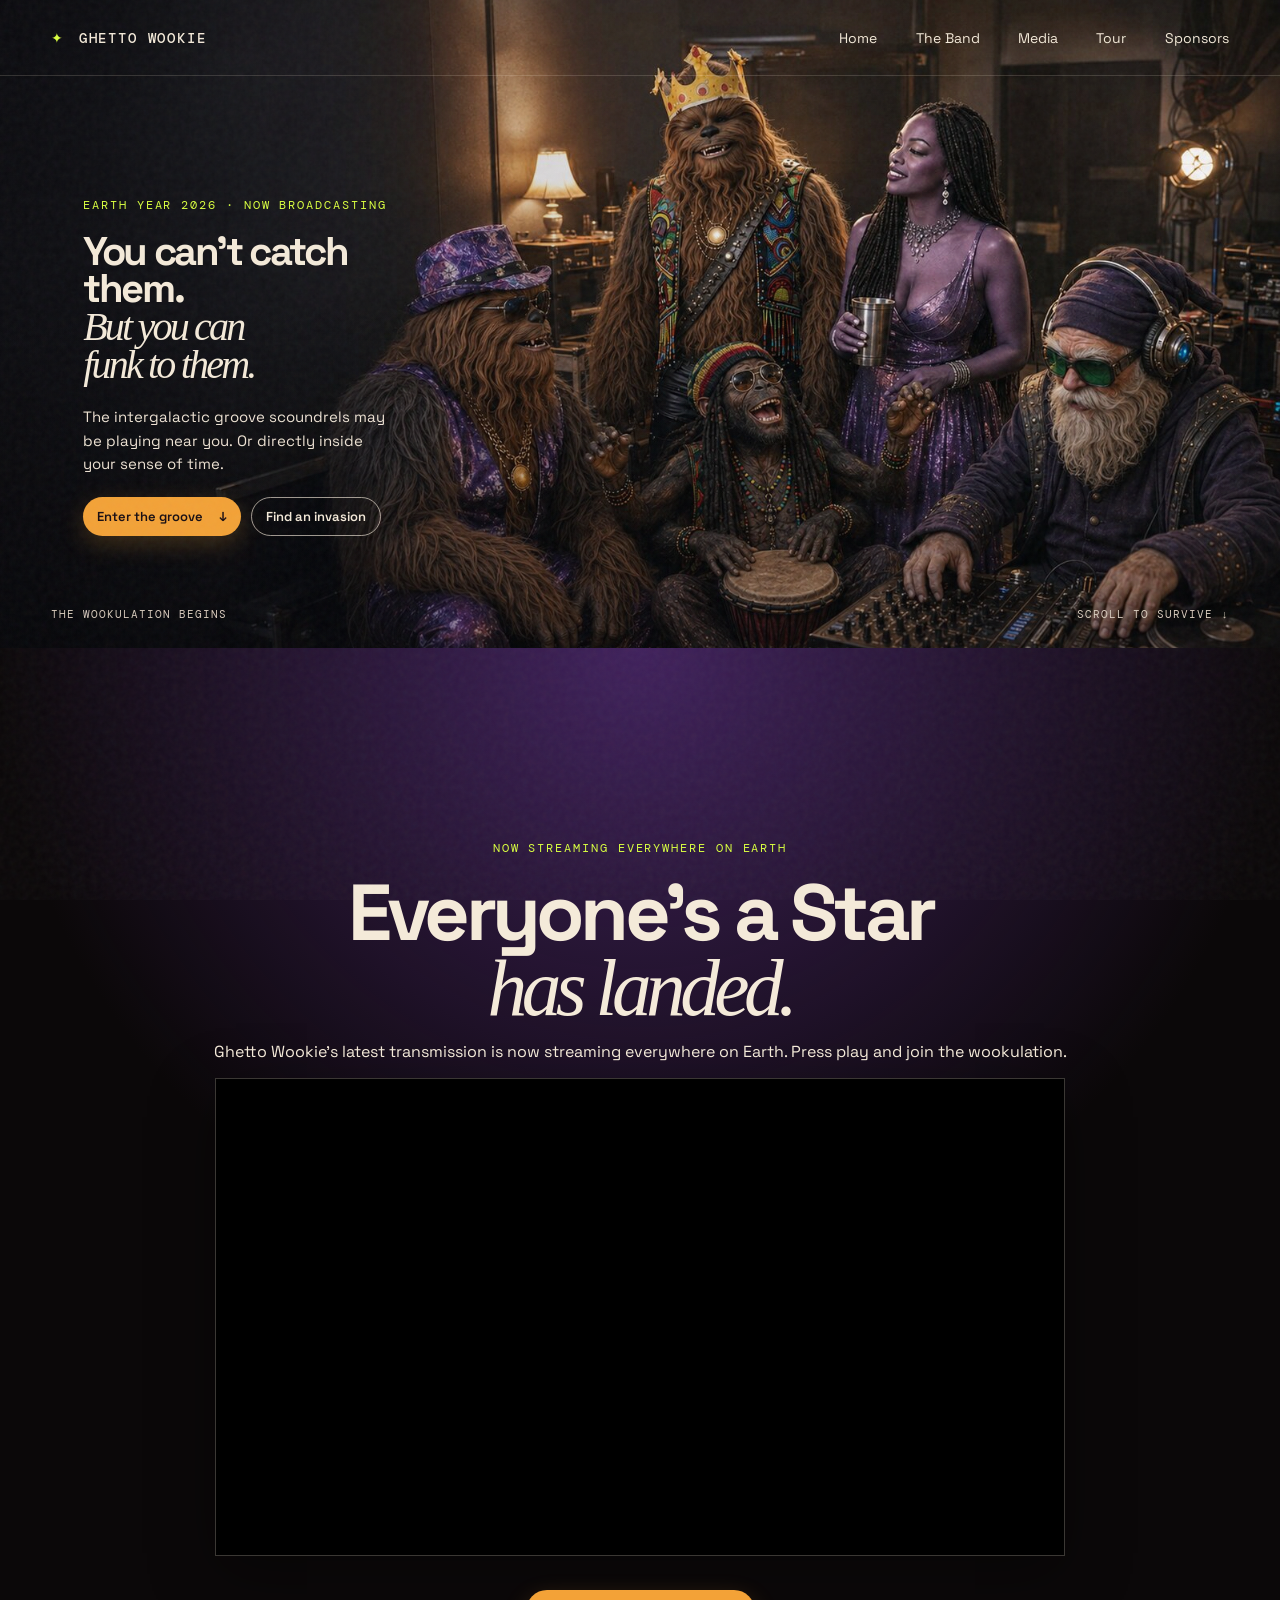
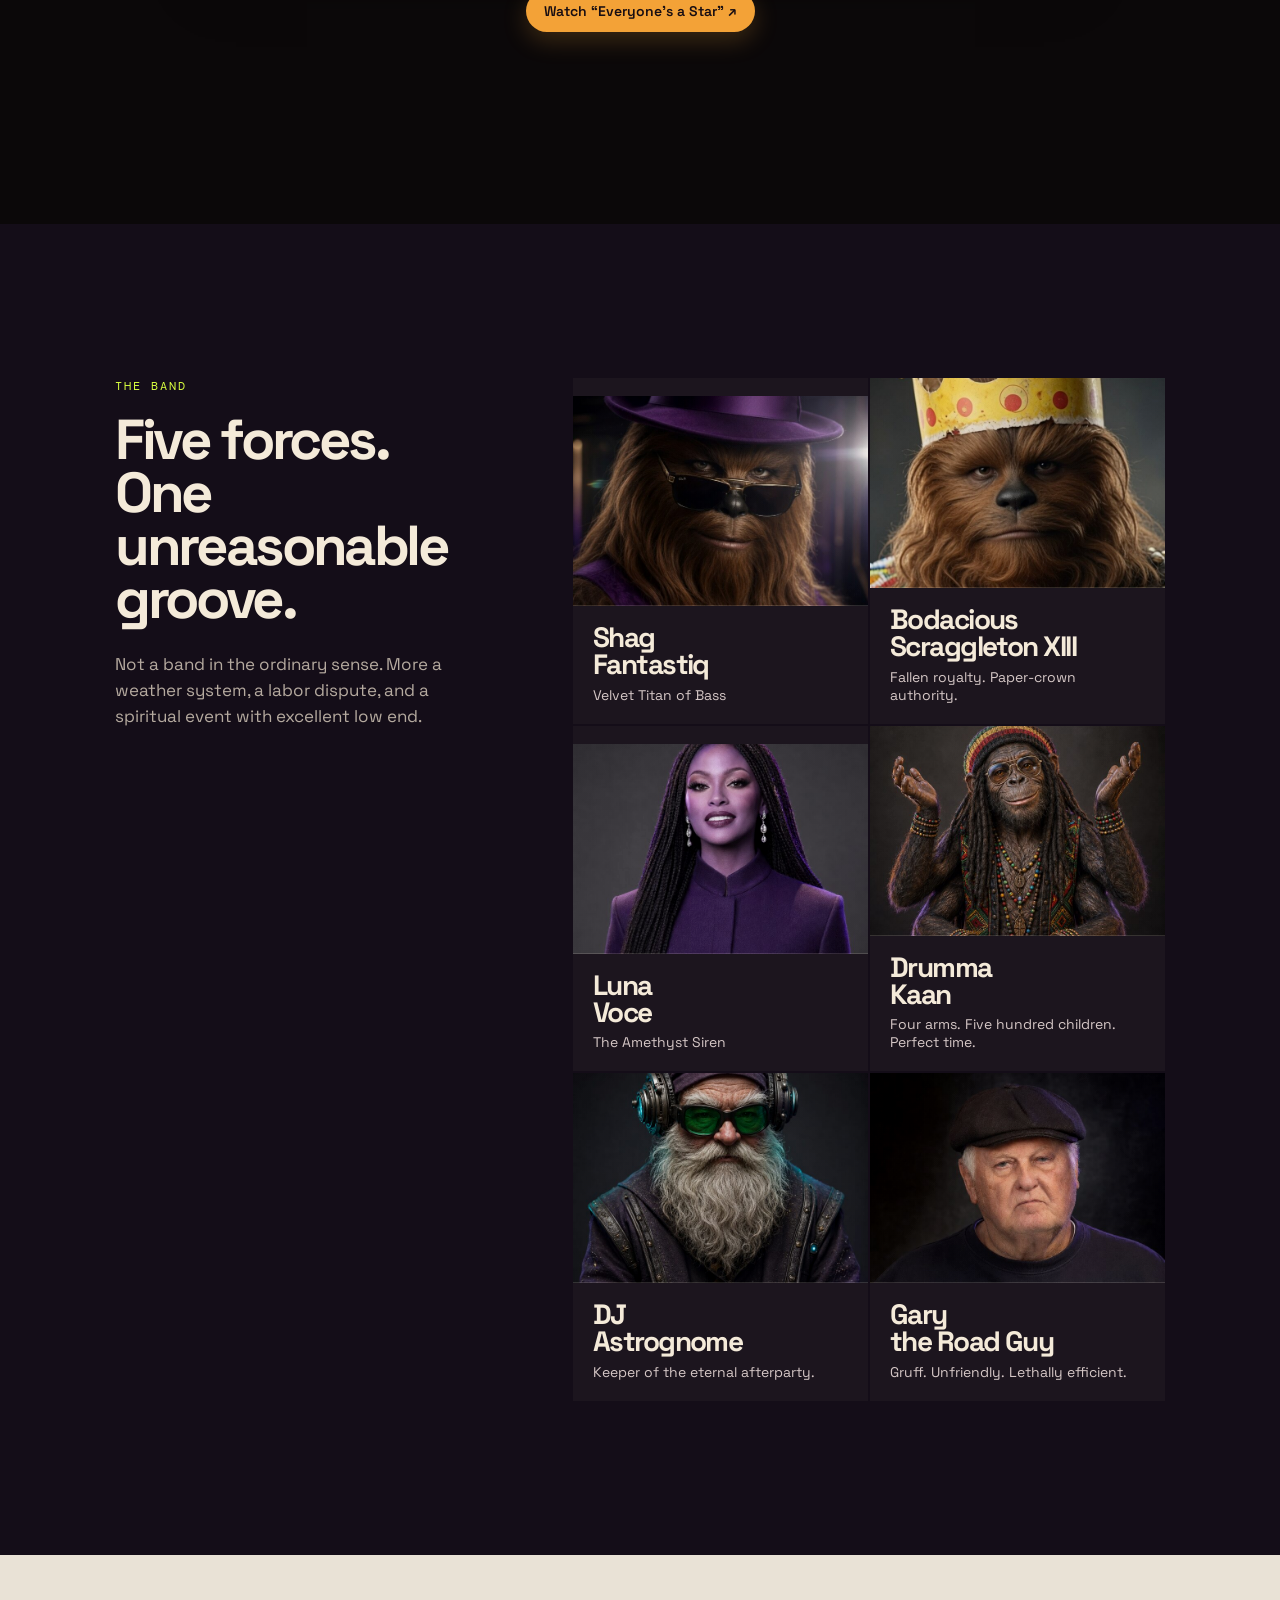
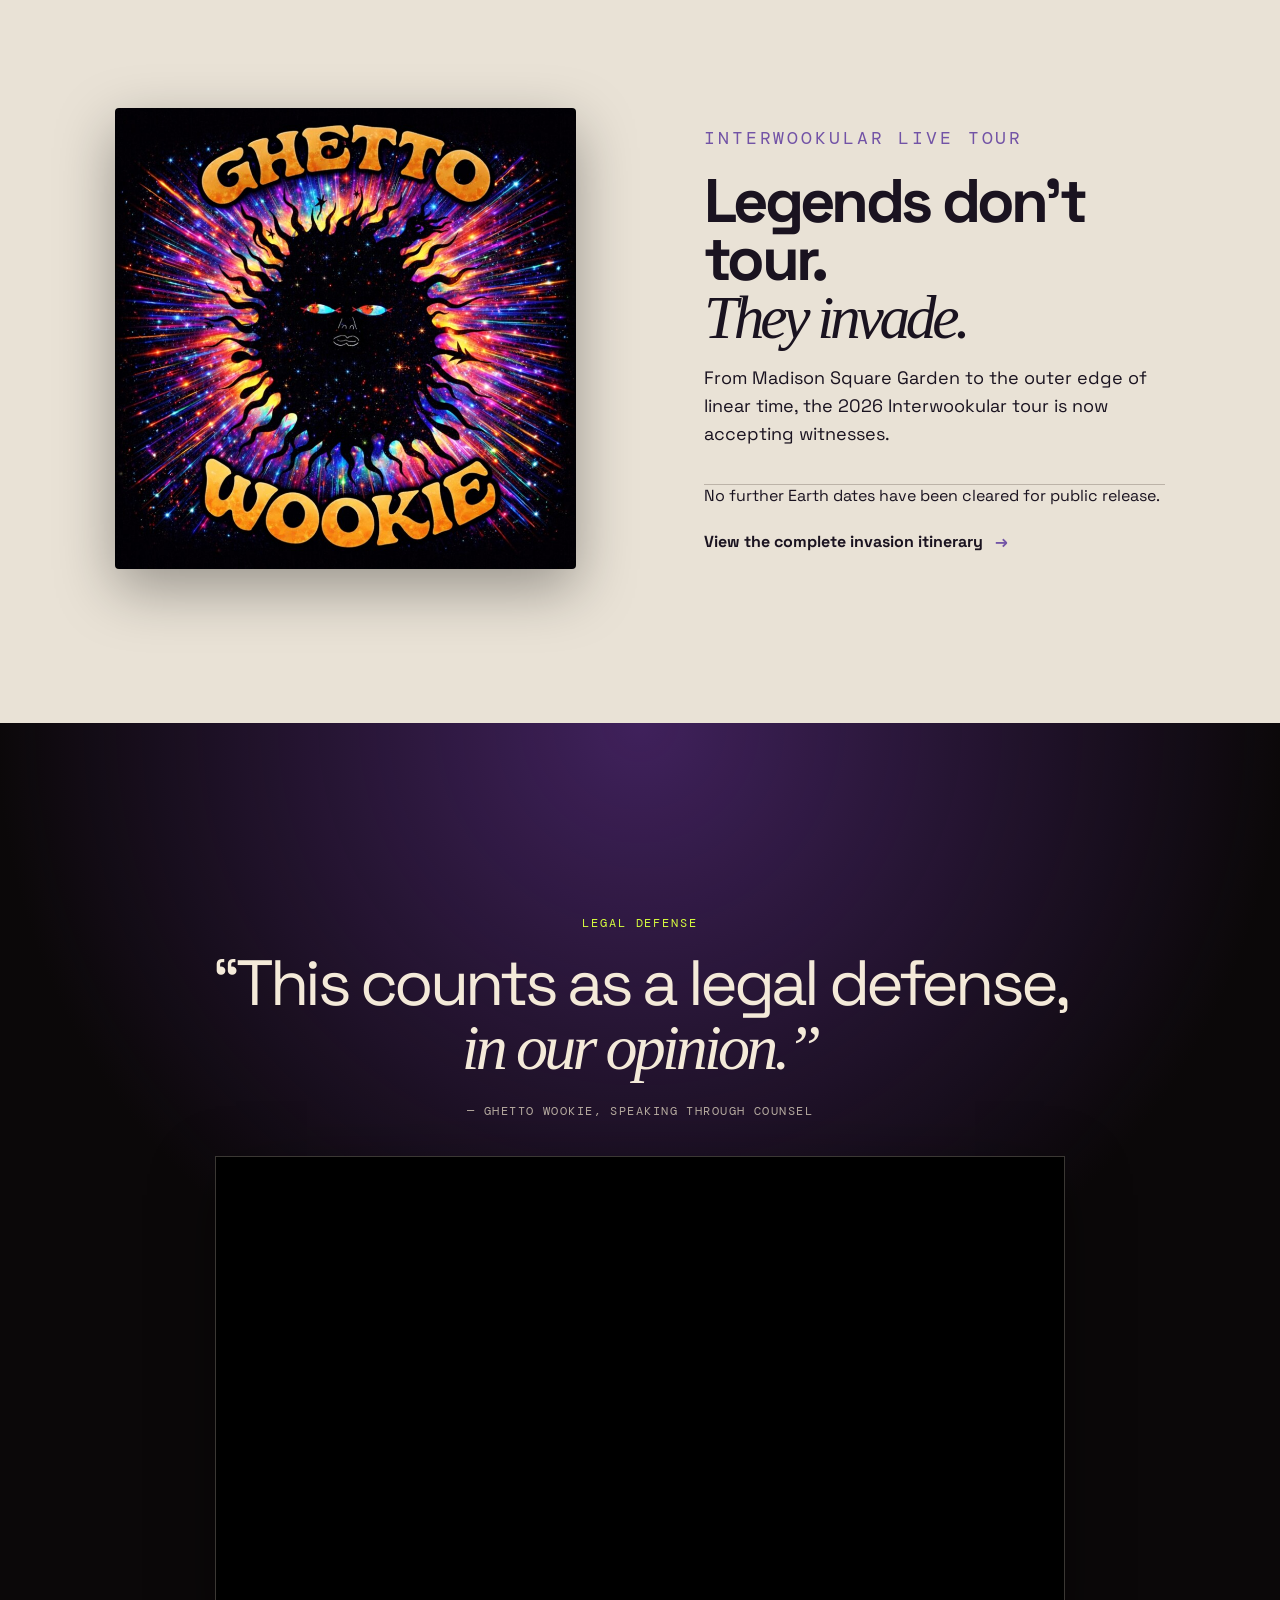
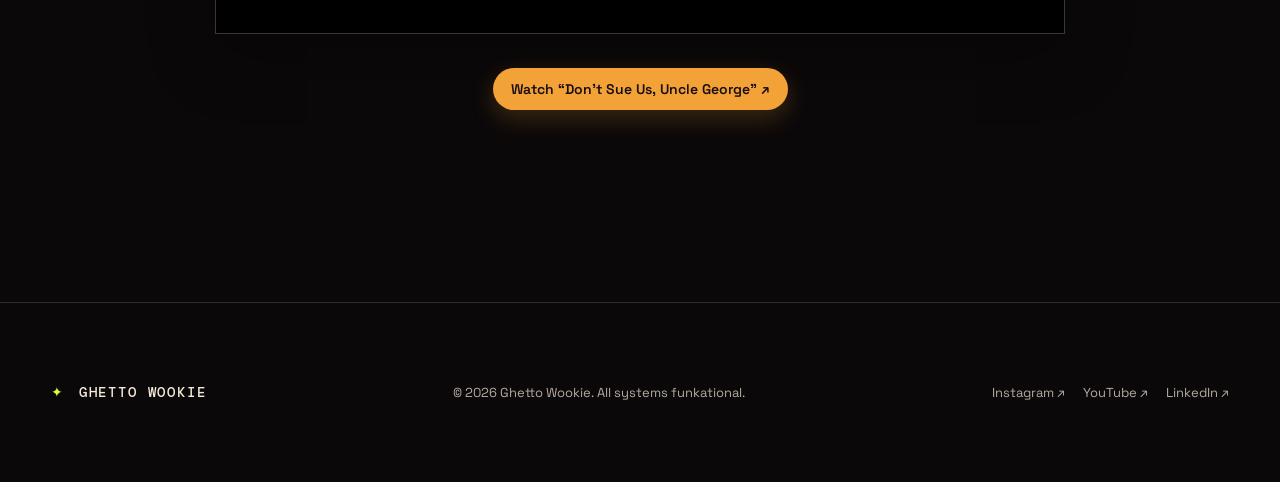
==== commit 4165ef66: "Move Everyone's a Star video below hero" ====
--- a/index.html
+++ b/index.html
@@ -33,7 +33,7 @@
         <h1 id="hero-title">You can’t catch them.<br><em>But you can<br>funk to them.</em></h1>
         <p class="hero-deck">The intergalactic groove scoundrels may be playing near you. Or directly inside your sense of time.</p>
         <div class="hero-actions">
-          <a class="button button-gold" href="#transmission">Enter the groove <span>↓</span></a>
+          <a class="button button-gold" href="#streaming">Enter the groove <span>↓</span></a>
           <a class="button button-ghost" href="invasions.html">Find an invasion</a>
         </div>
       </div>
@@ -41,6 +41,14 @@
         <span>THE WOOKULATION BEGINS</span>
         <span>SCROLL TO SURVIVE ↓</span>
       </div>
+    </section>
+
+    <section id="streaming" class="transmission section" aria-labelledby="streaming-title">
+      <p class="eyebrow">NOW STREAMING EVERYWHERE ON EARTH</p>
+      <h2 id="streaming-title">Everyone’s a Star<br><em>has landed.</em></h2>
+      <p>Ghetto Wookie’s latest transmission is now streaming everywhere on Earth. Press play and join the wookulation.</p>
+      <div class="legal-video"><iframe src="https://www.youtube.com/embed/GspBNzgHq6U" title="Everyone's a Star — Ghetto Wookie" loading="lazy" allow="accelerometer; autoplay; clipboard-write; encrypted-media; gyroscope; picture-in-picture; web-share" allowfullscreen></iframe></div>
+      <a class="button button-gold" href="https://www.youtube.com/watch?v=GspBNzgHq6U" target="_blank" rel="noreferrer">Watch “Everyone’s a Star” ↗</a>
     </section>
 
     <section id="the-band" class="hand section">
@@ -70,13 +78,7 @@
       </div>
     </section>
 
-    <section id="streaming" class="transmission section" aria-labelledby="streaming-title">
-      <p class="eyebrow">NOW STREAMING EVERYWHERE ON EARTH</p>
-      <h2 id="streaming-title">Everyone’s a Star<br><em>has landed.</em></h2>
-      <p>Ghetto Wookie’s latest transmission is now streaming everywhere on Earth. Press play and join the wookulation.</p>
-      <div class="legal-video"><iframe src="https://www.youtube.com/embed/GspBNzgHq6U" title="Everyone's a Star — Ghetto Wookie" loading="lazy" allow="accelerometer; autoplay; clipboard-write; encrypted-media; gyroscope; picture-in-picture; web-share" allowfullscreen></iframe></div>
-      <a class="button button-gold" href="https://www.youtube.com/watch?v=GspBNzgHq6U" target="_blank" rel="noreferrer">Watch “Everyone’s a Star” ↗</a>
-    </section>
+
 
     <section id="transmission" class="transmission section">
       <p class="eyebrow">LEGAL DEFENSE</p>
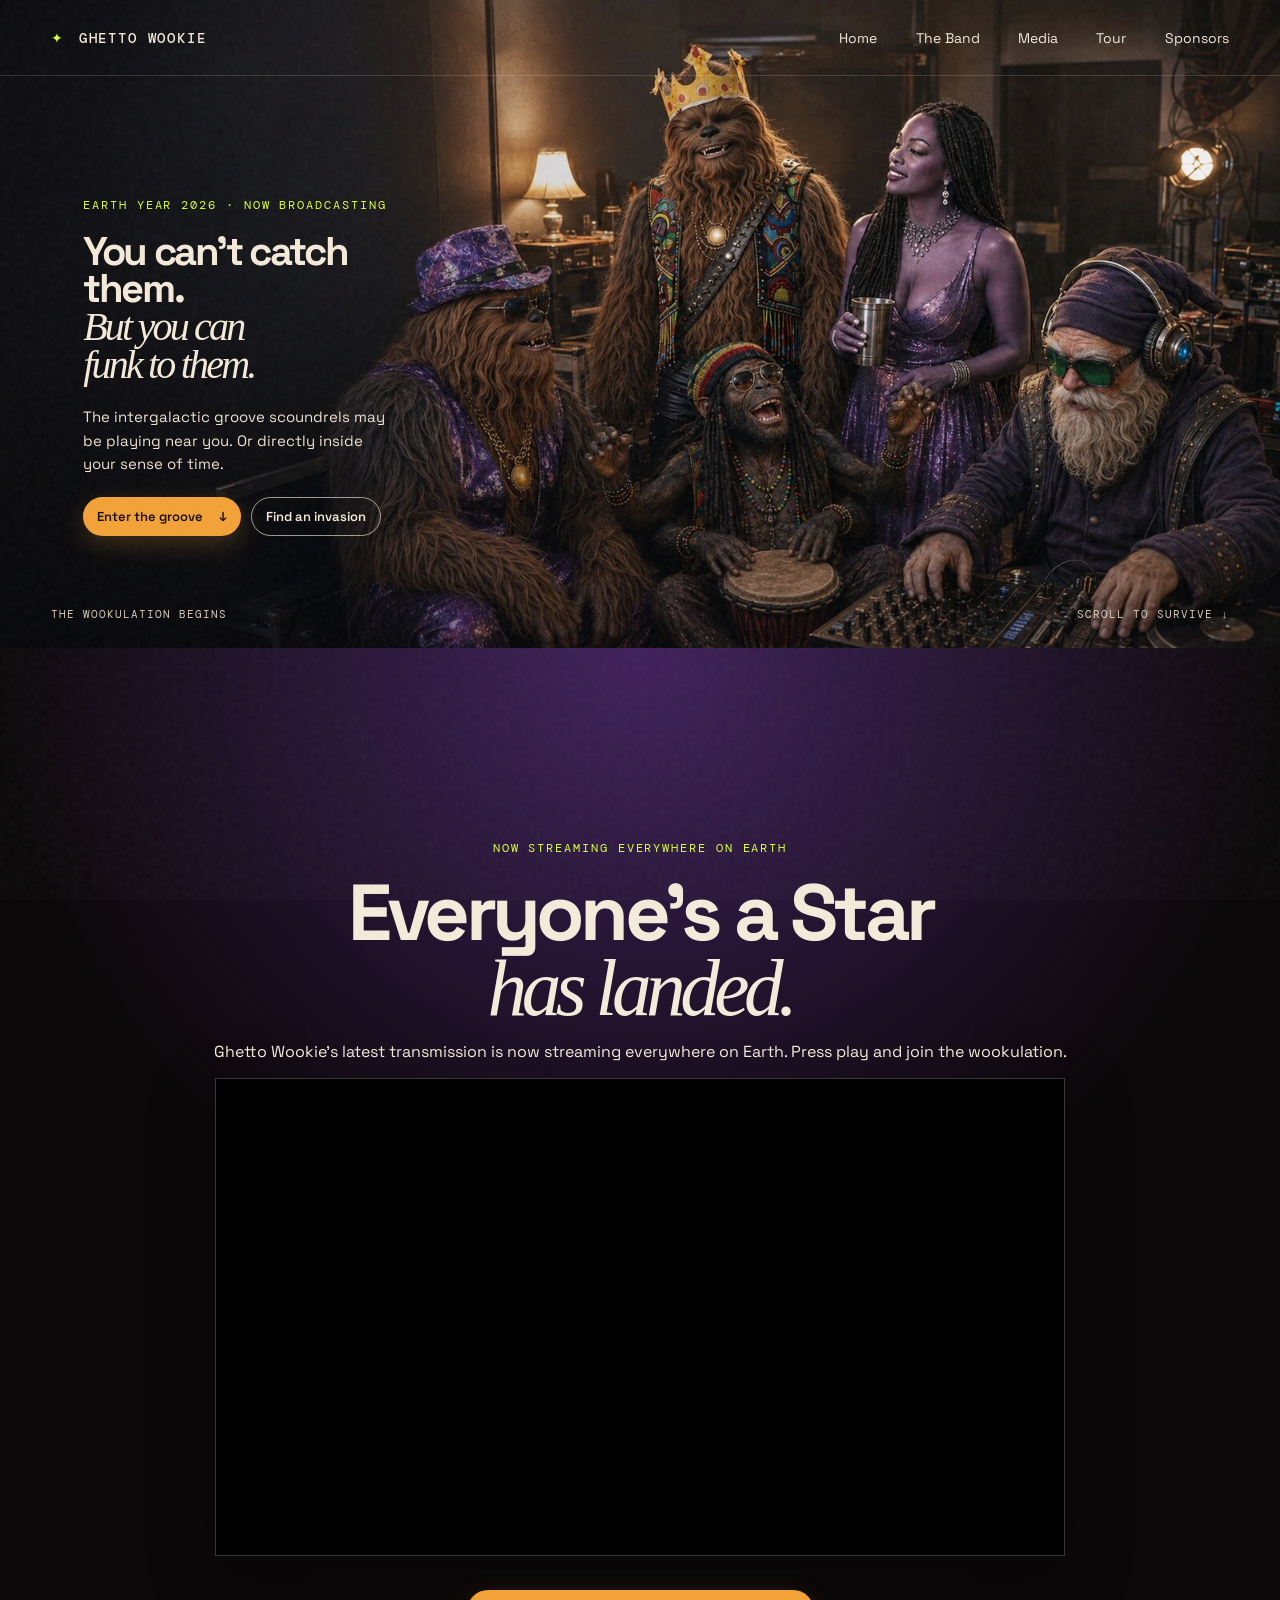
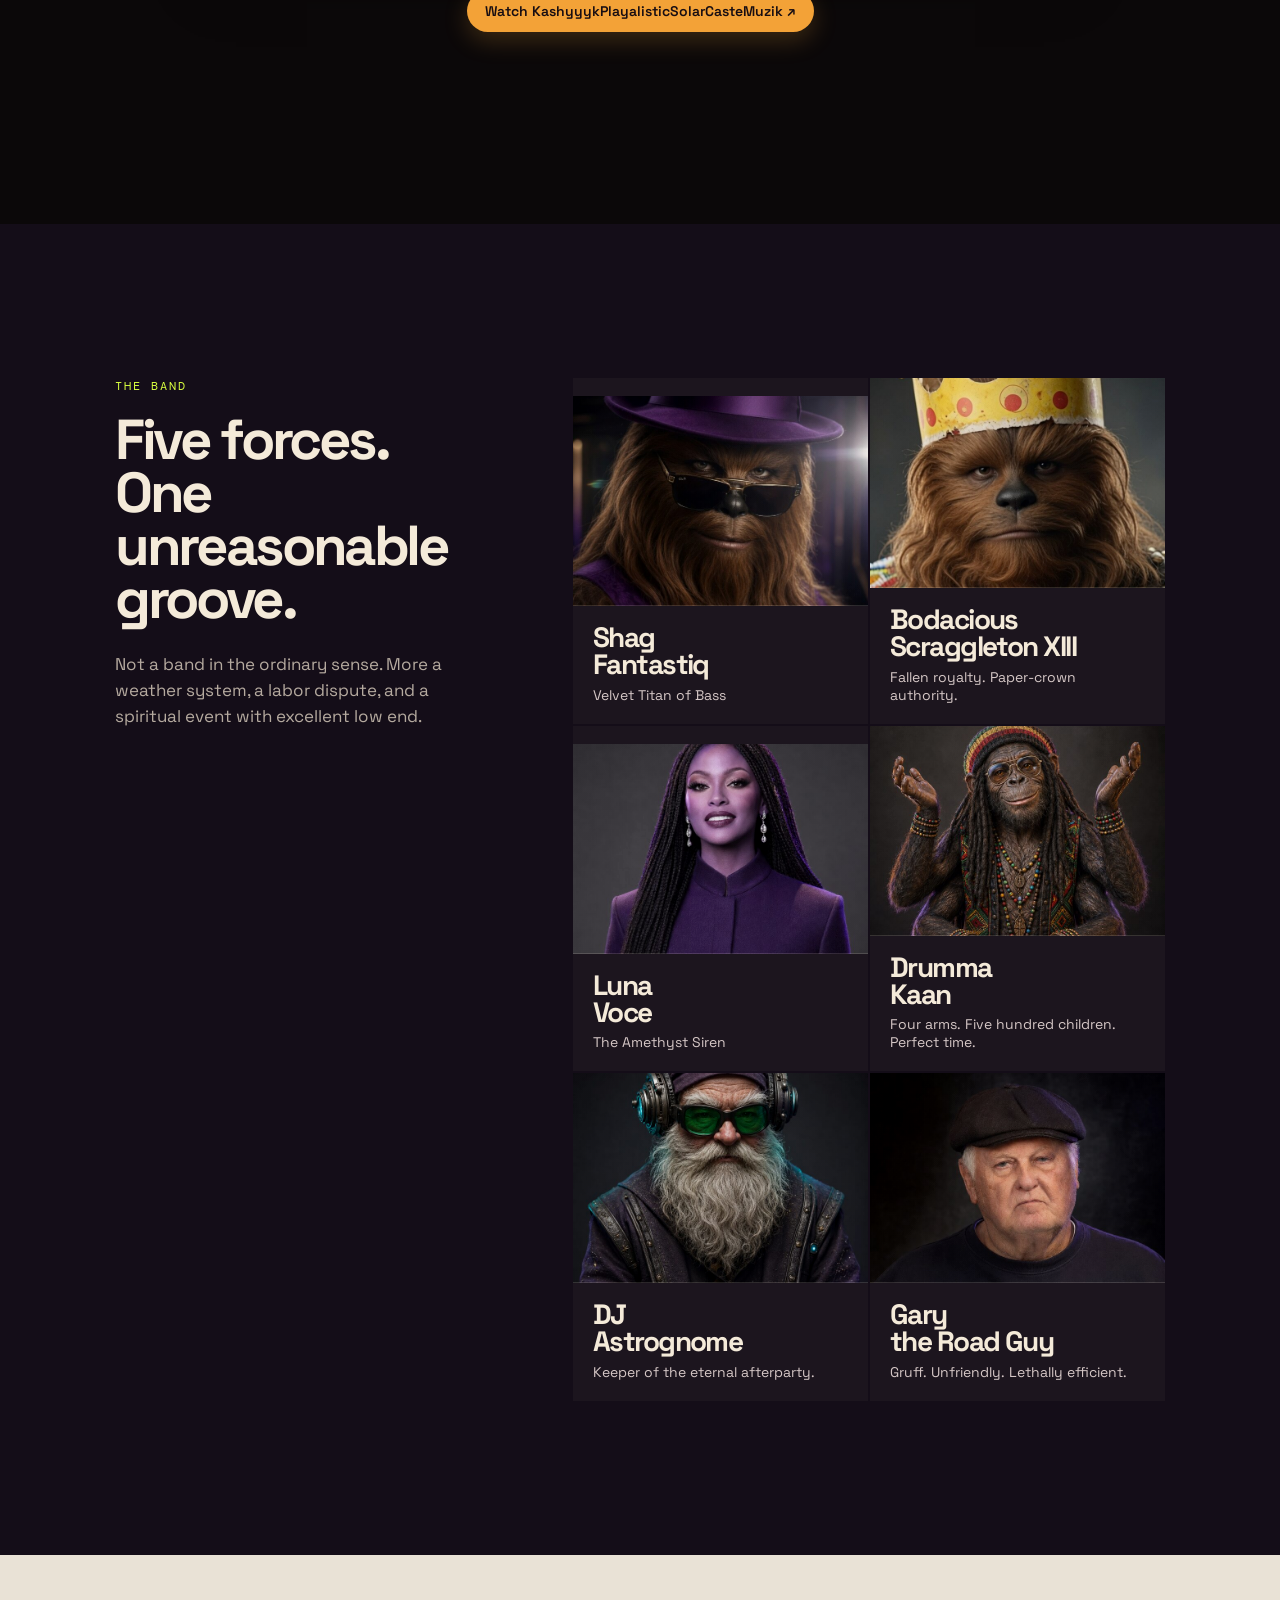
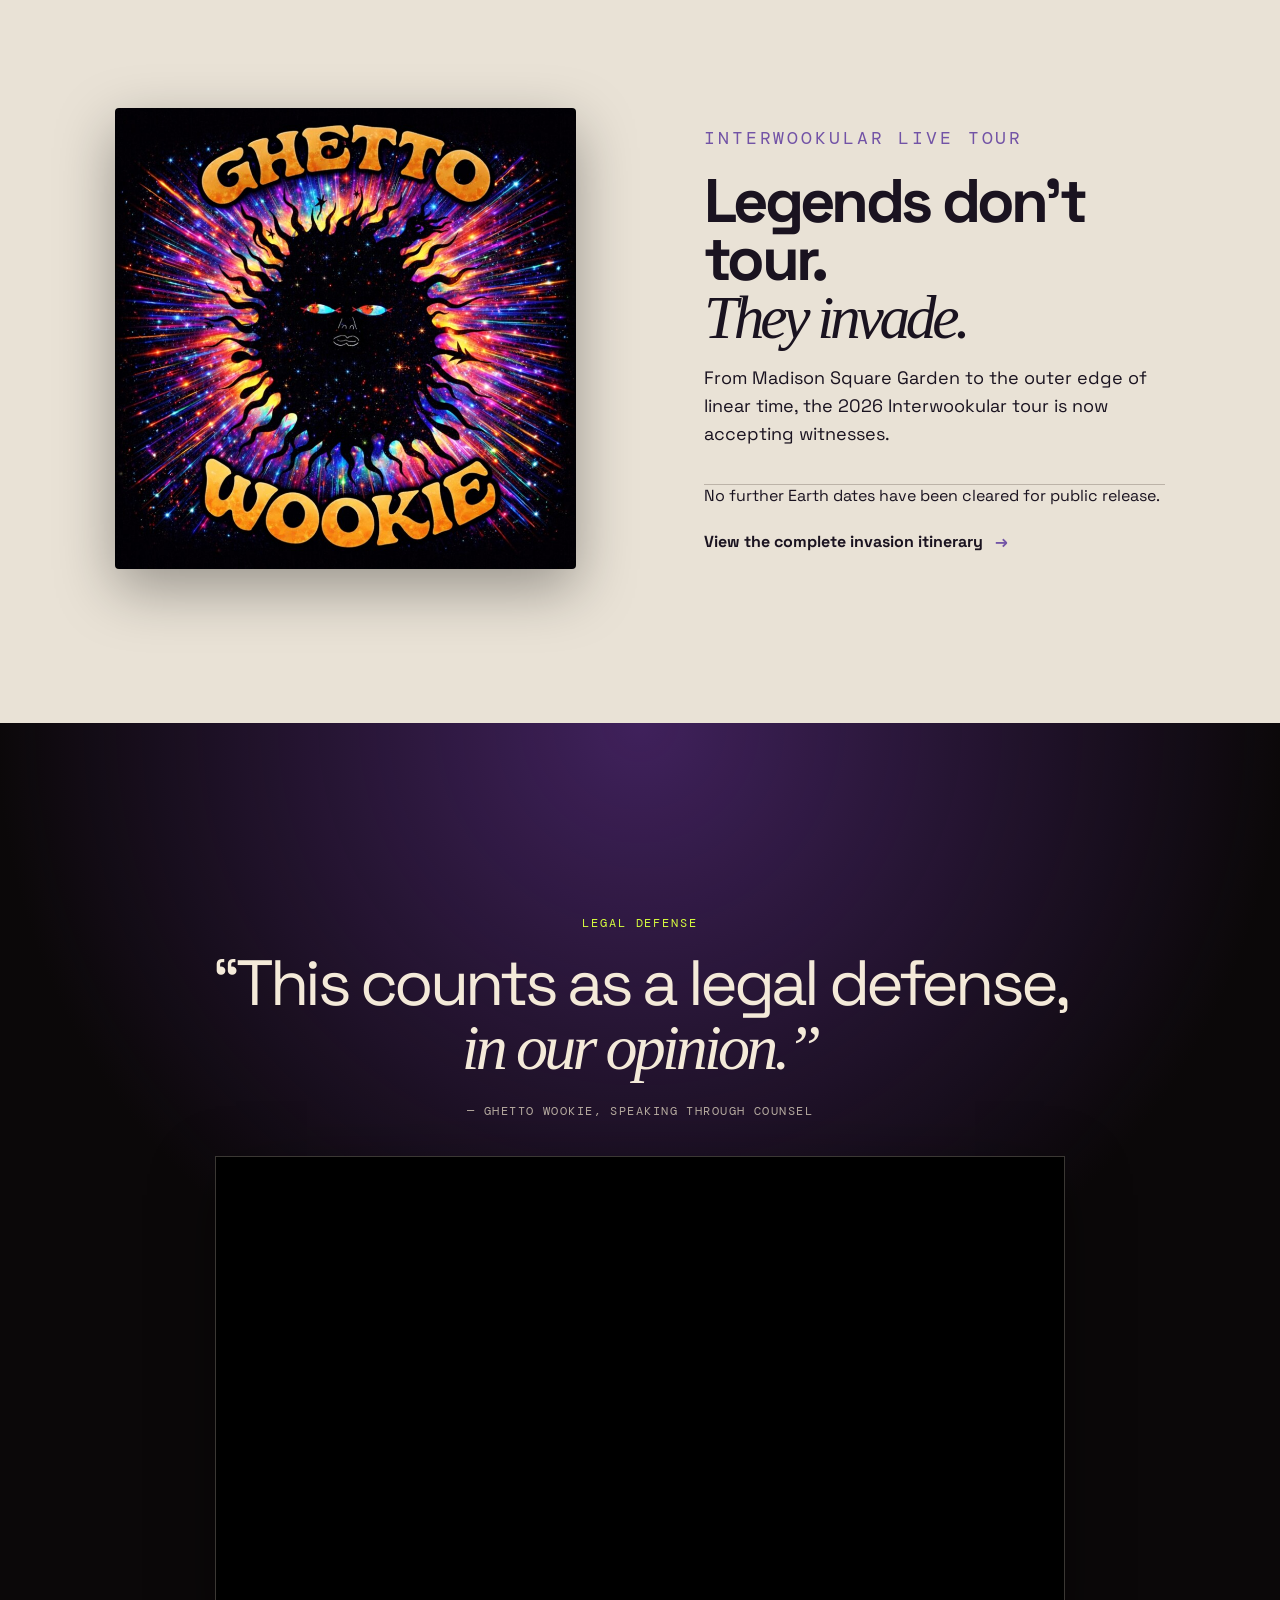
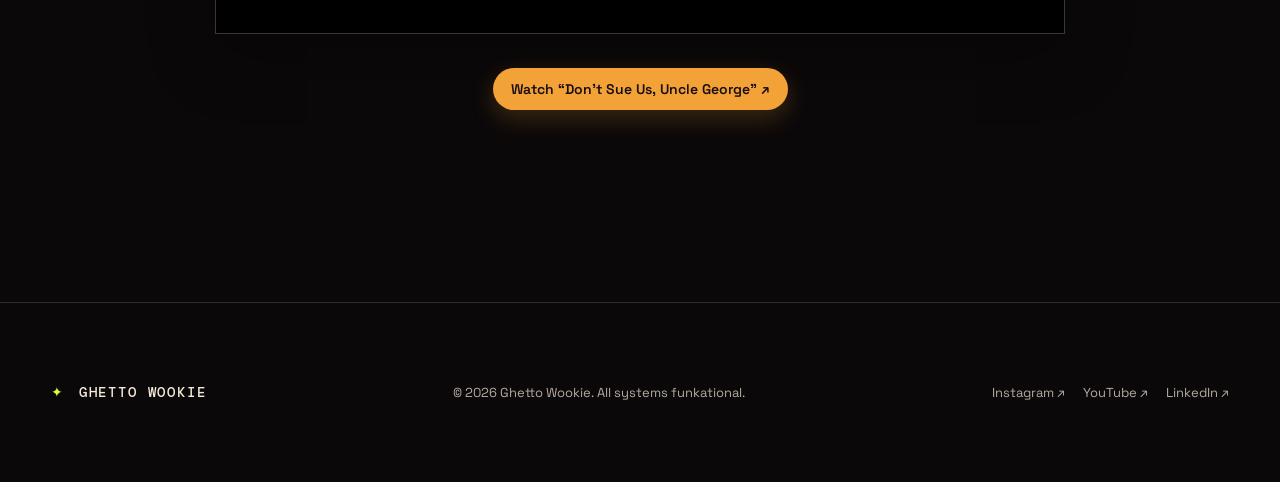
==== commit d56a7ec4: "Update streaming video button label" ====
--- a/index.html
+++ b/index.html
@@ -48,7 +48,7 @@
       <h2 id="streaming-title">Everyone’s a Star<br><em>has landed.</em></h2>
       <p>Ghetto Wookie’s latest transmission is now streaming everywhere on Earth. Press play and join the wookulation.</p>
       <div class="legal-video"><iframe src="https://www.youtube.com/embed/GspBNzgHq6U" title="Everyone's a Star — Ghetto Wookie" loading="lazy" allow="accelerometer; autoplay; clipboard-write; encrypted-media; gyroscope; picture-in-picture; web-share" allowfullscreen></iframe></div>
-      <a class="button button-gold" href="https://www.youtube.com/watch?v=GspBNzgHq6U" target="_blank" rel="noreferrer">Watch “Everyone’s a Star” ↗</a>
+      <a class="button button-gold" href="https://www.youtube.com/watch?v=GspBNzgHq6U" target="_blank" rel="noreferrer">Watch KashyyykPlayalisticSolarCasteMuzik ↗</a>
     </section>
 
     <section id="the-band" class="hand section">
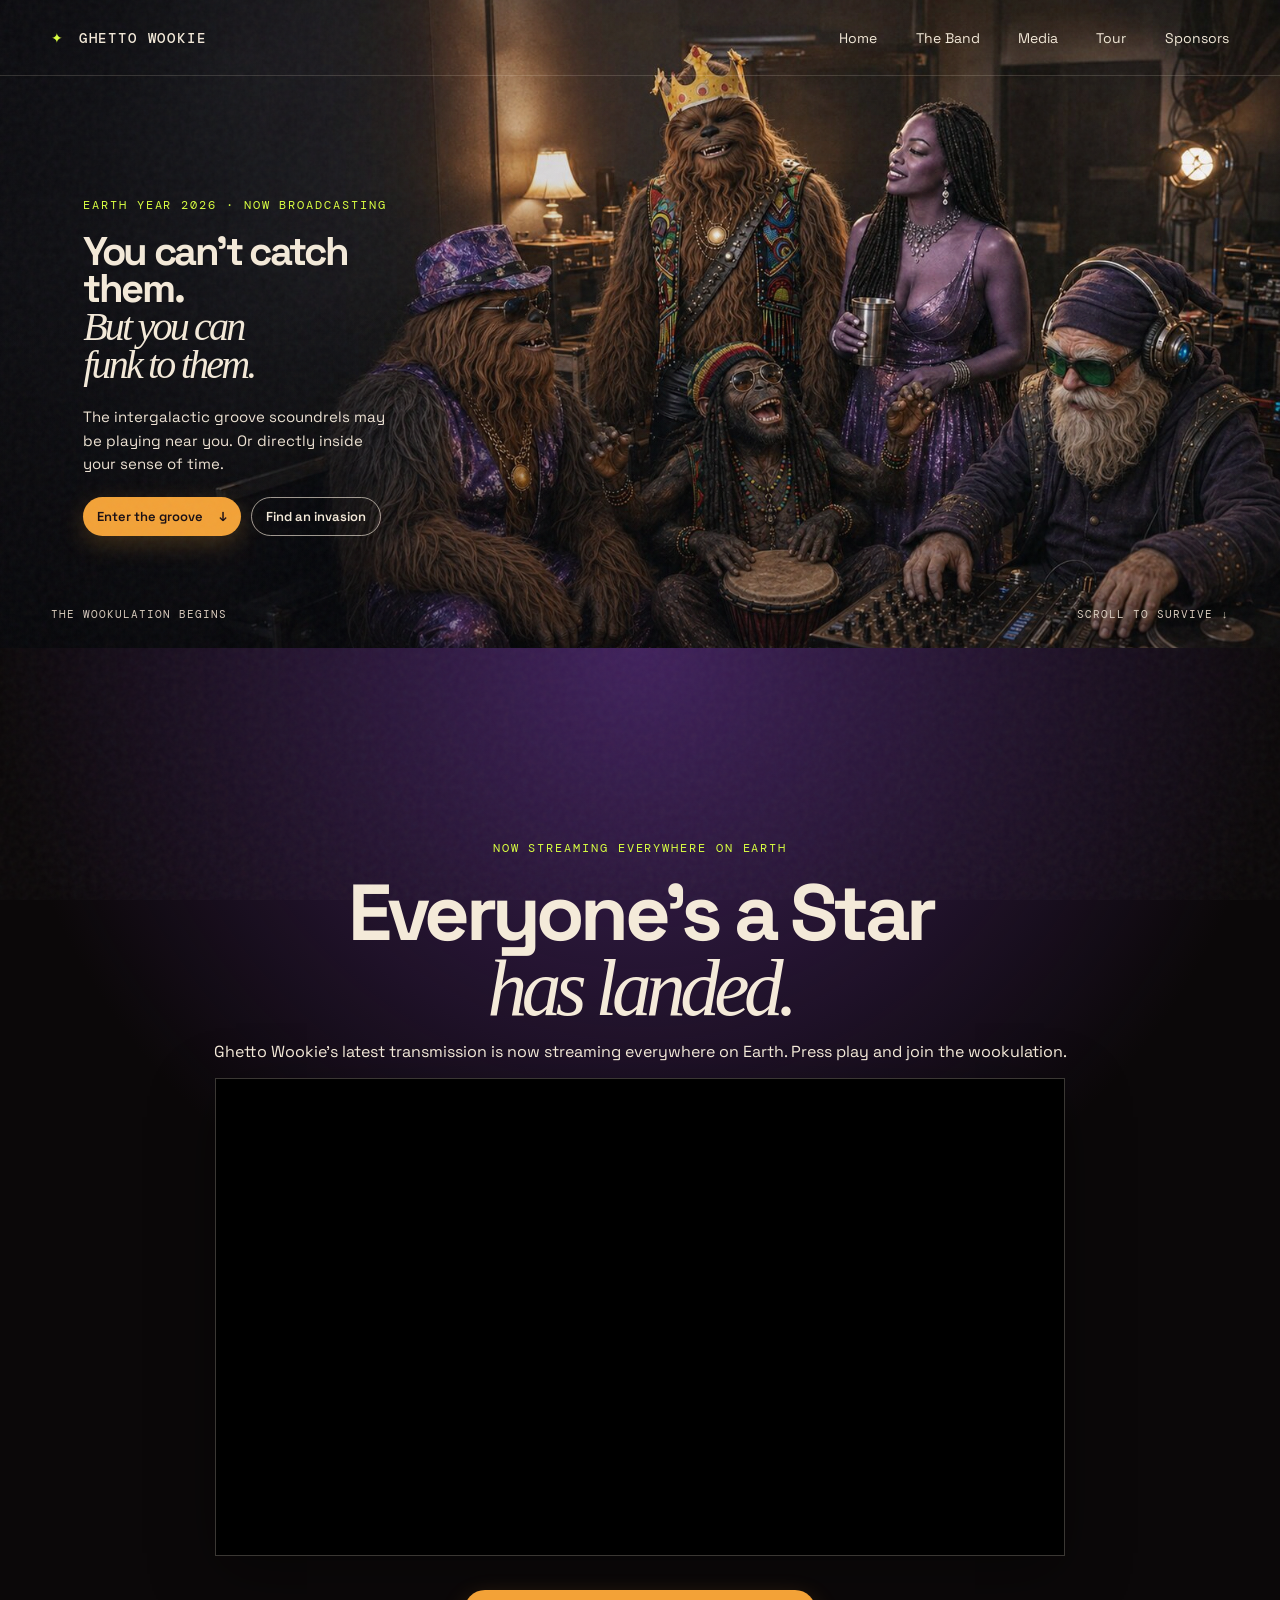
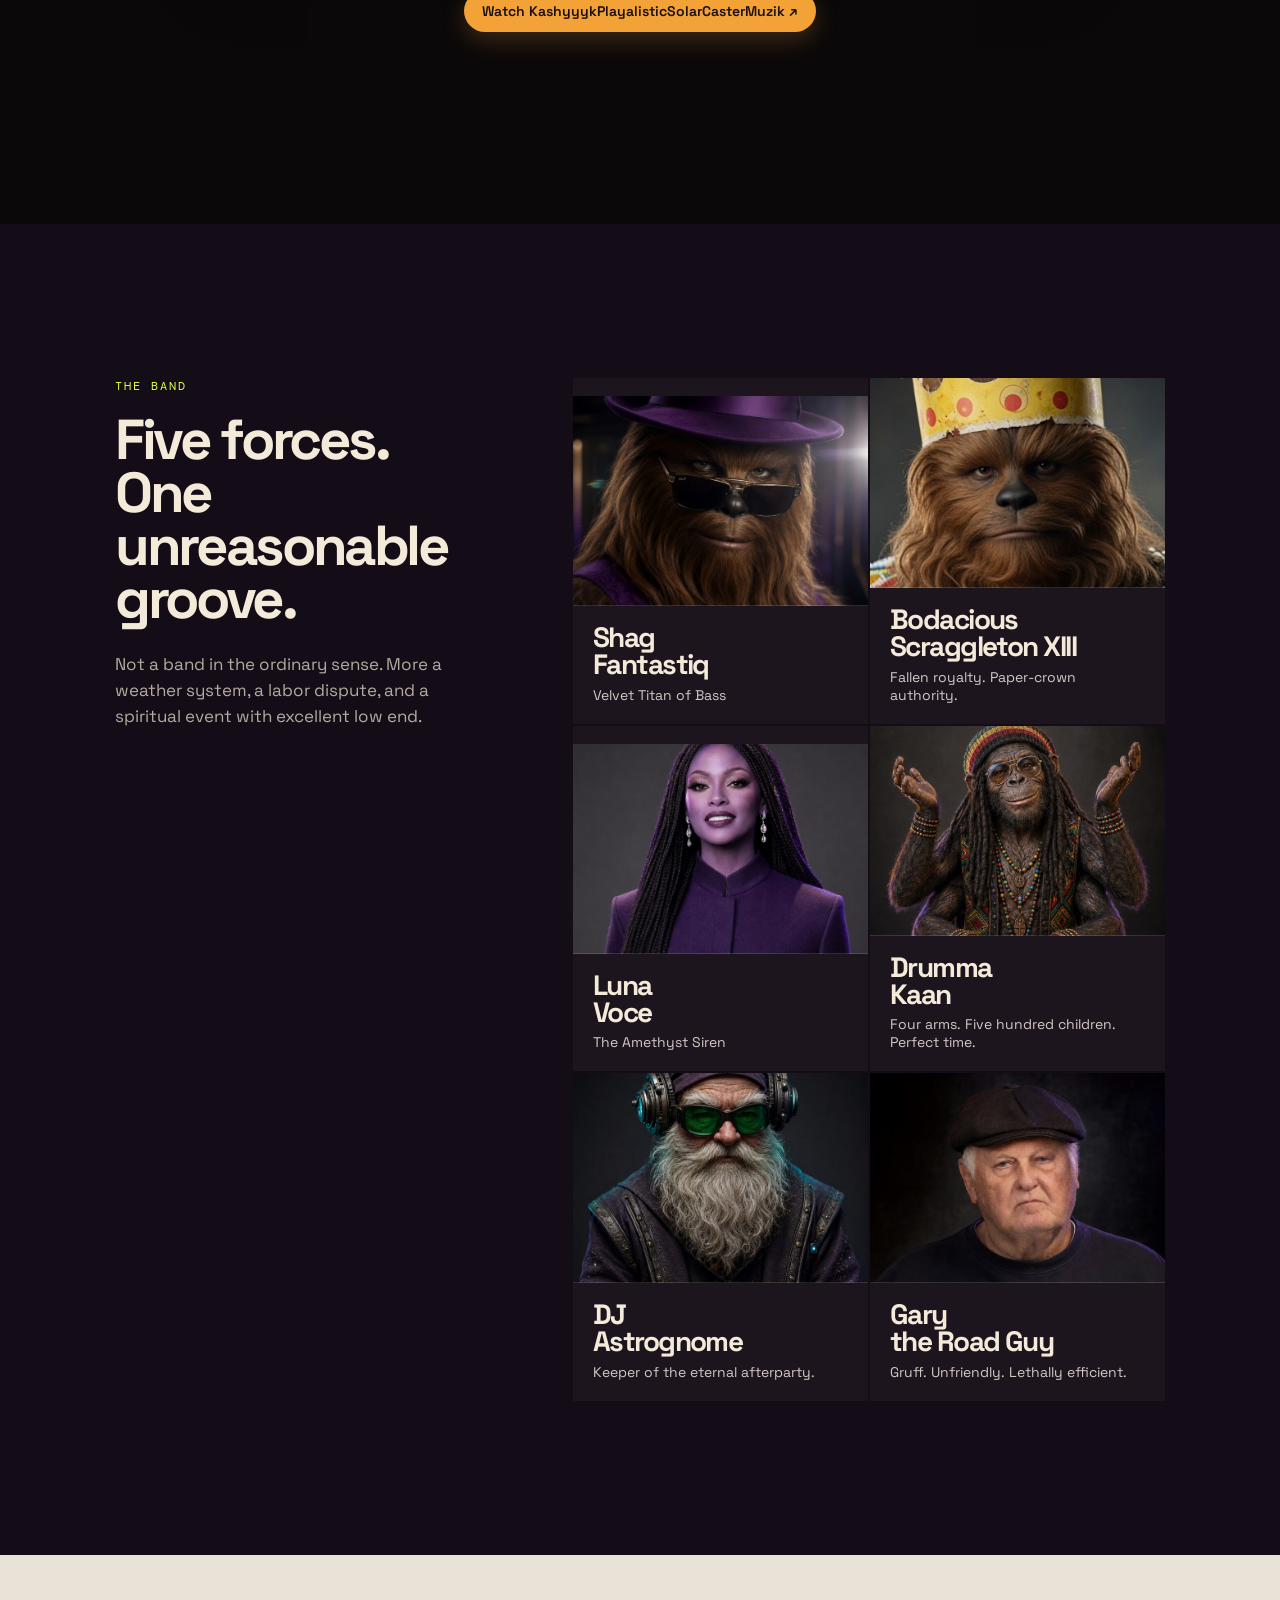
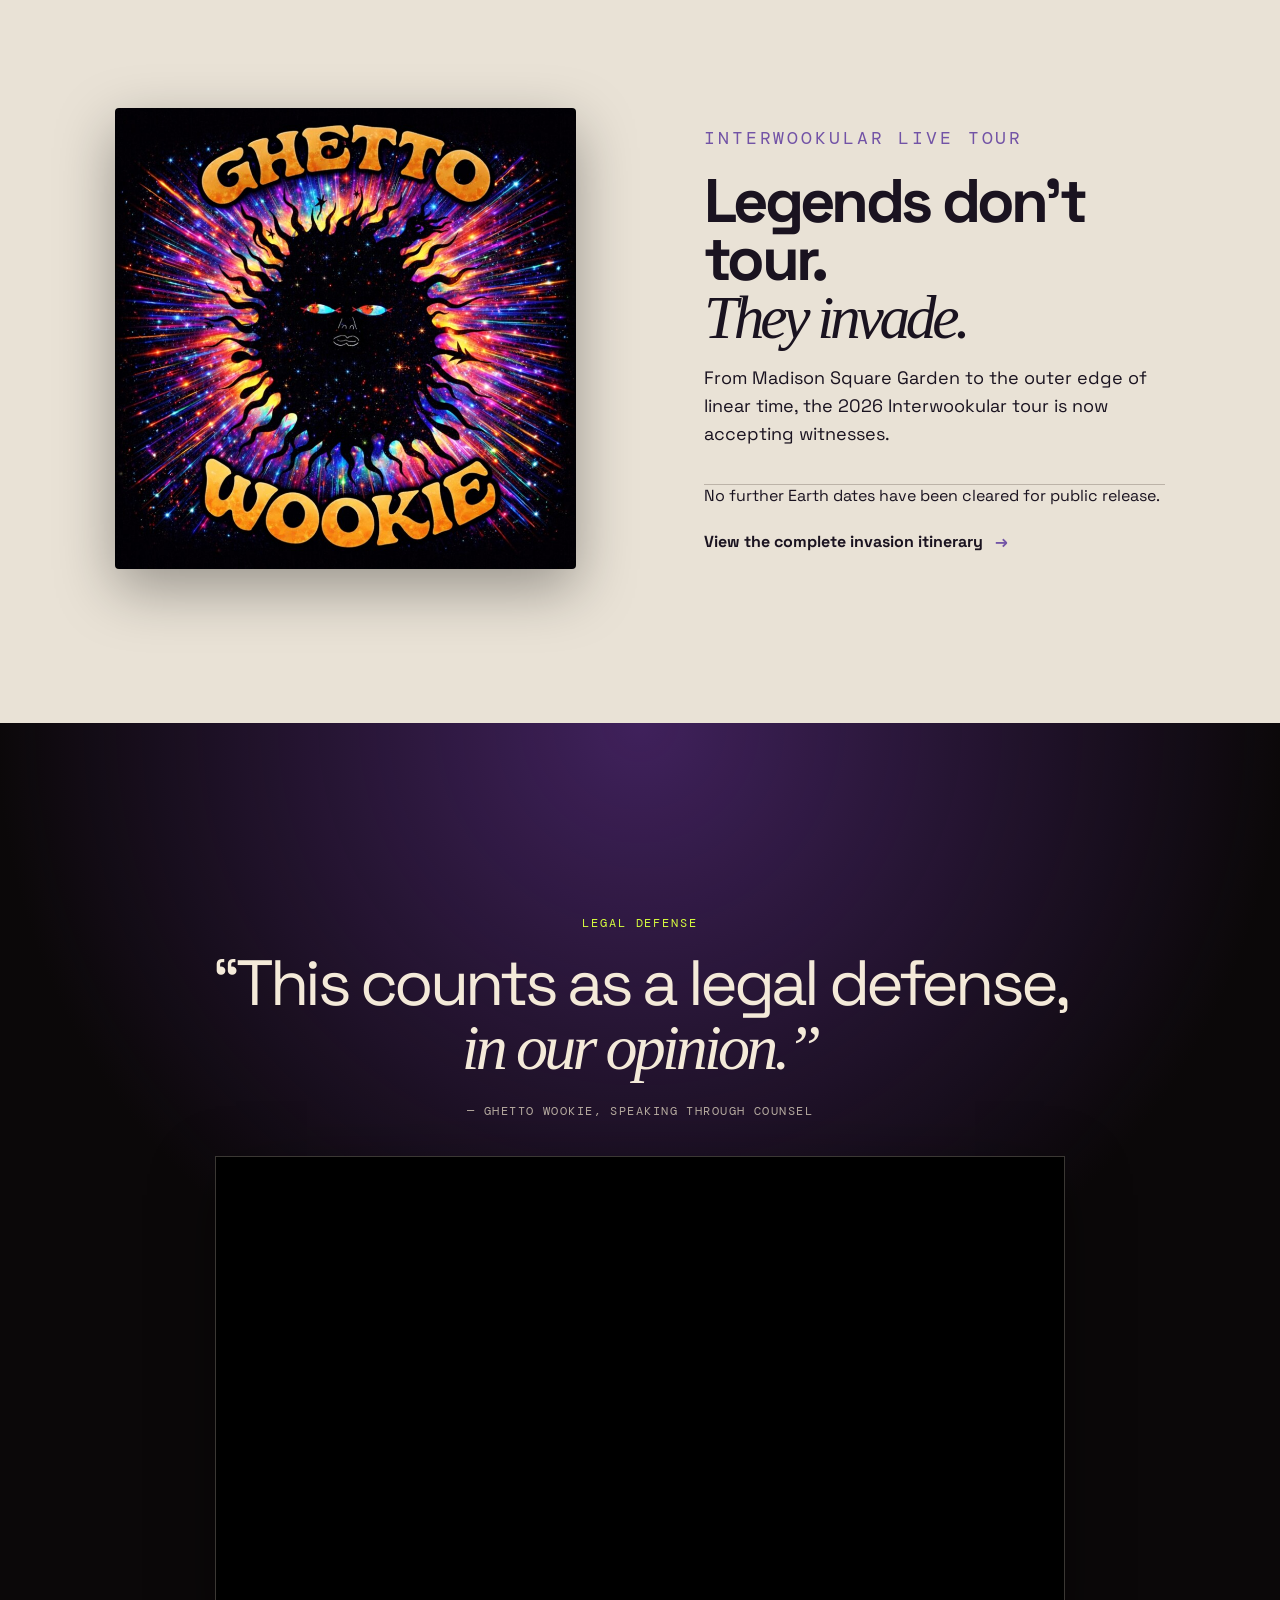
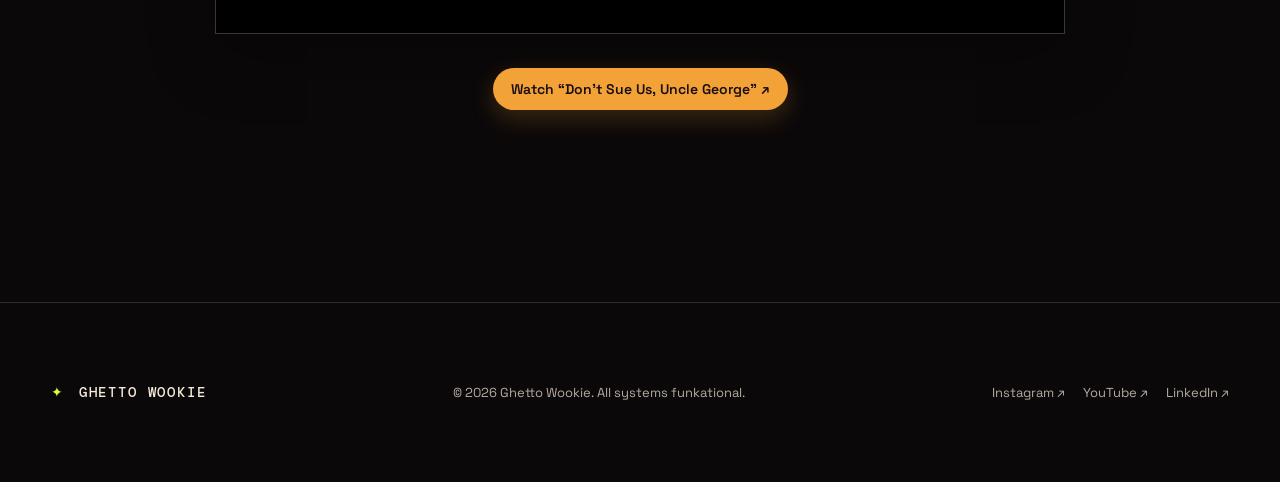
==== commit c9cb40cb: "Fix SolarCaster button spelling" ====
--- a/index.html
+++ b/index.html
@@ -48,7 +48,7 @@
       <h2 id="streaming-title">Everyone’s a Star<br><em>has landed.</em></h2>
       <p>Ghetto Wookie’s latest transmission is now streaming everywhere on Earth. Press play and join the wookulation.</p>
       <div class="legal-video"><iframe src="https://www.youtube.com/embed/GspBNzgHq6U" title="Everyone's a Star — Ghetto Wookie" loading="lazy" allow="accelerometer; autoplay; clipboard-write; encrypted-media; gyroscope; picture-in-picture; web-share" allowfullscreen></iframe></div>
-      <a class="button button-gold" href="https://www.youtube.com/watch?v=GspBNzgHq6U" target="_blank" rel="noreferrer">Watch KashyyykPlayalisticSolarCasteMuzik ↗</a>
+      <a class="button button-gold" href="https://www.youtube.com/watch?v=GspBNzgHq6U" target="_blank" rel="noreferrer">Watch KashyyykPlayalisticSolarCasterMuzik ↗</a>
     </section>
 
     <section id="the-band" class="hand section">
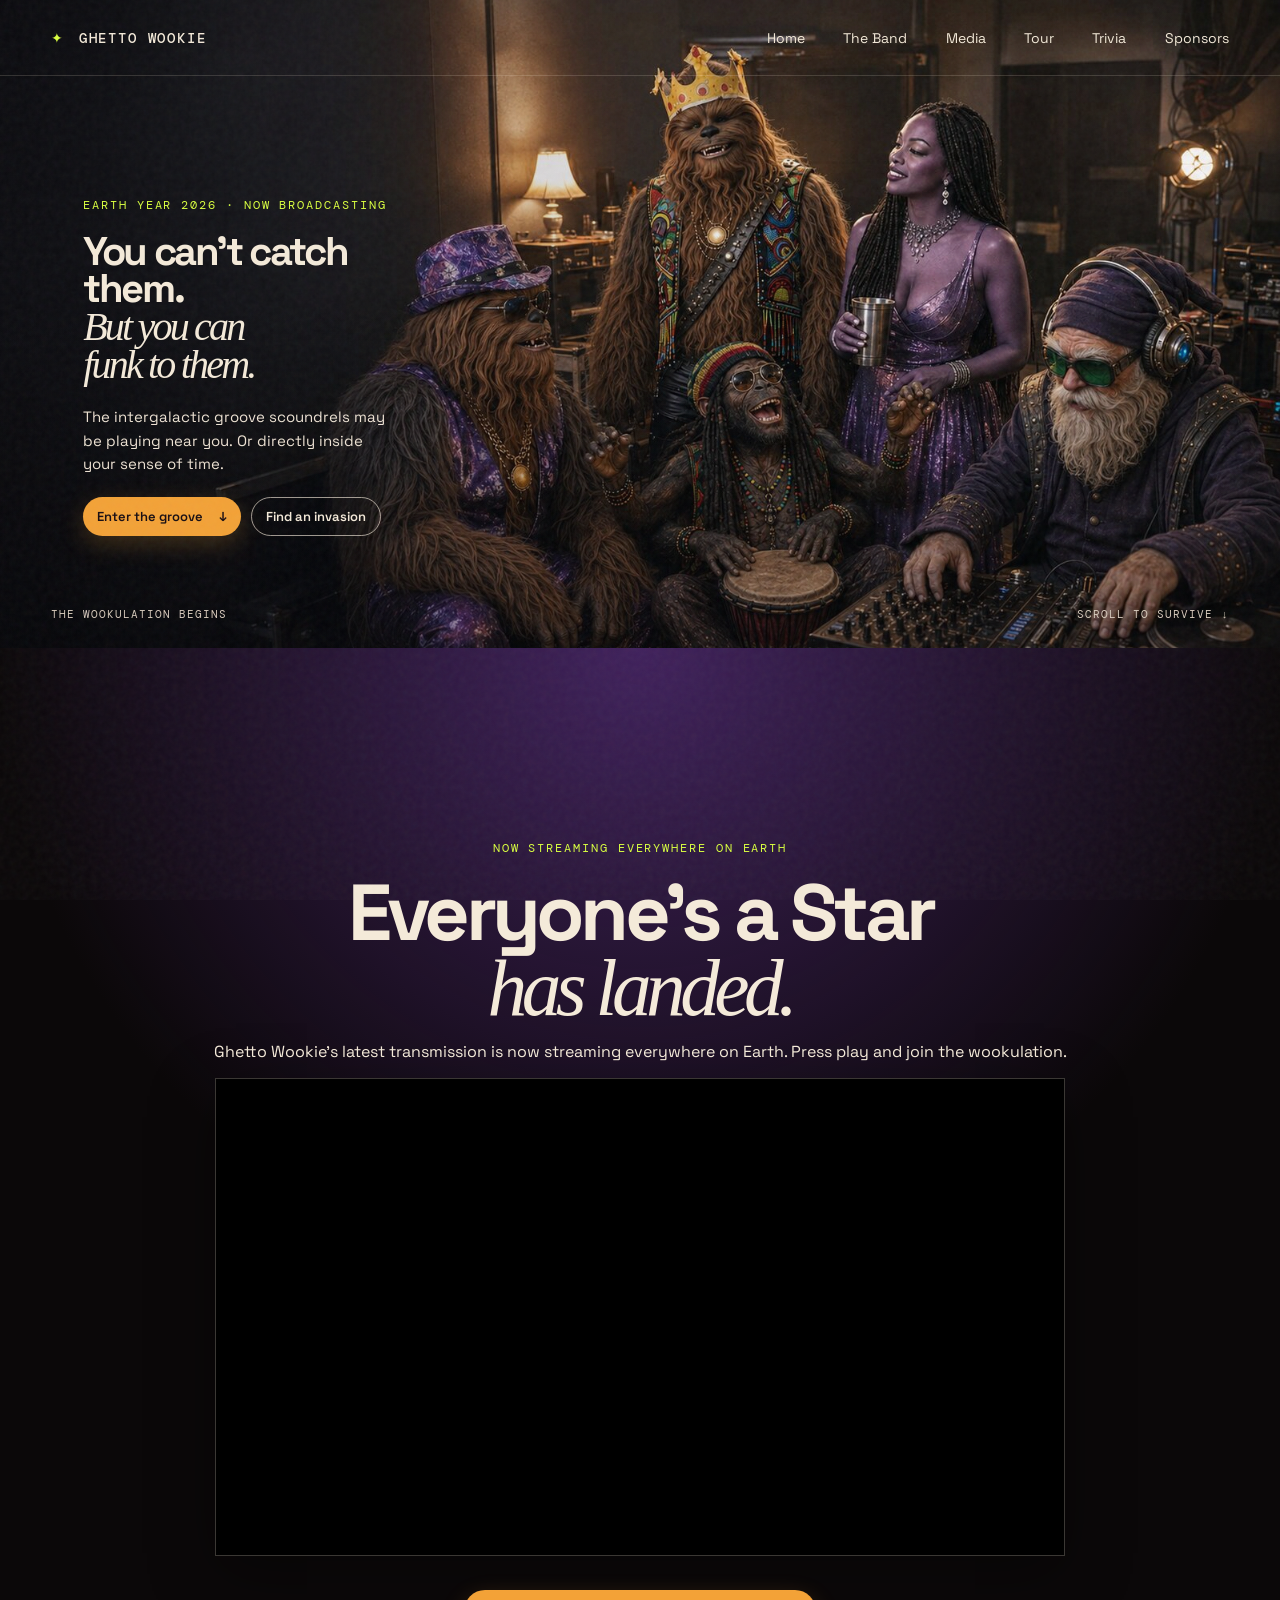
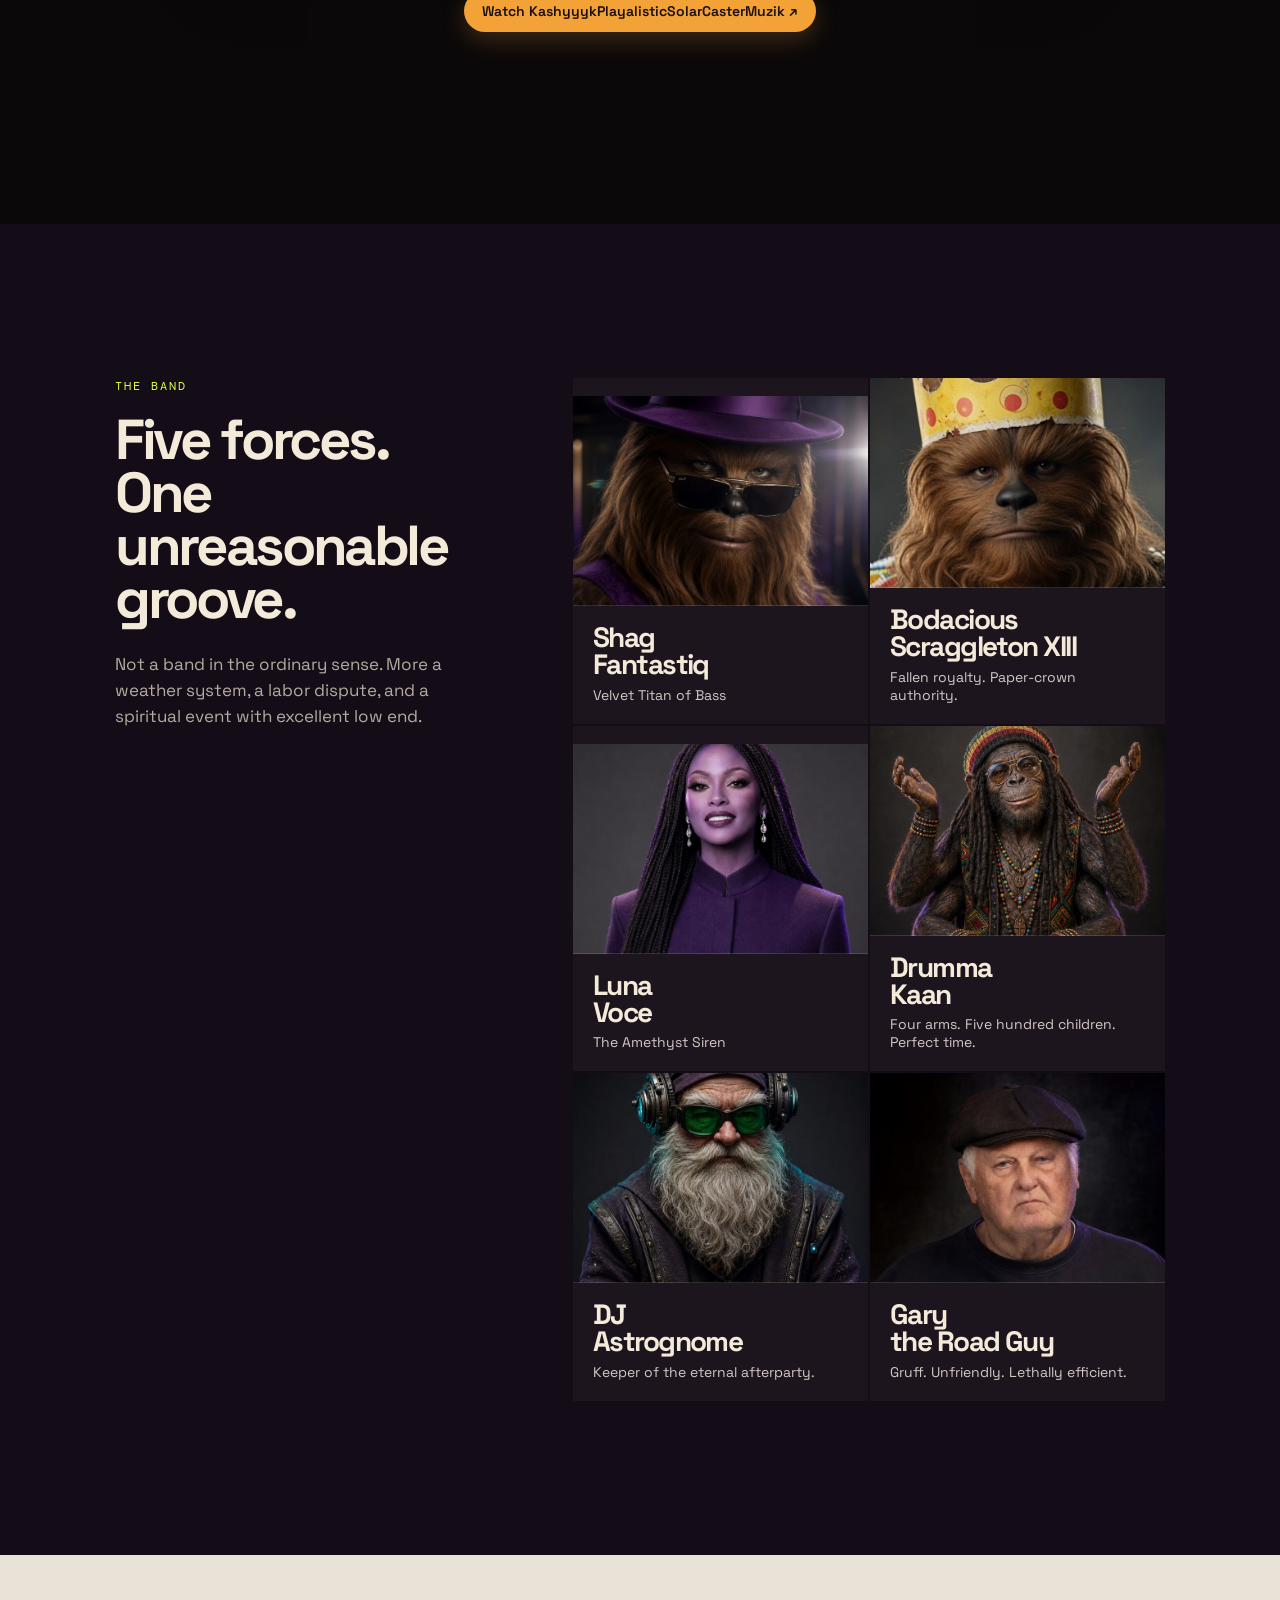
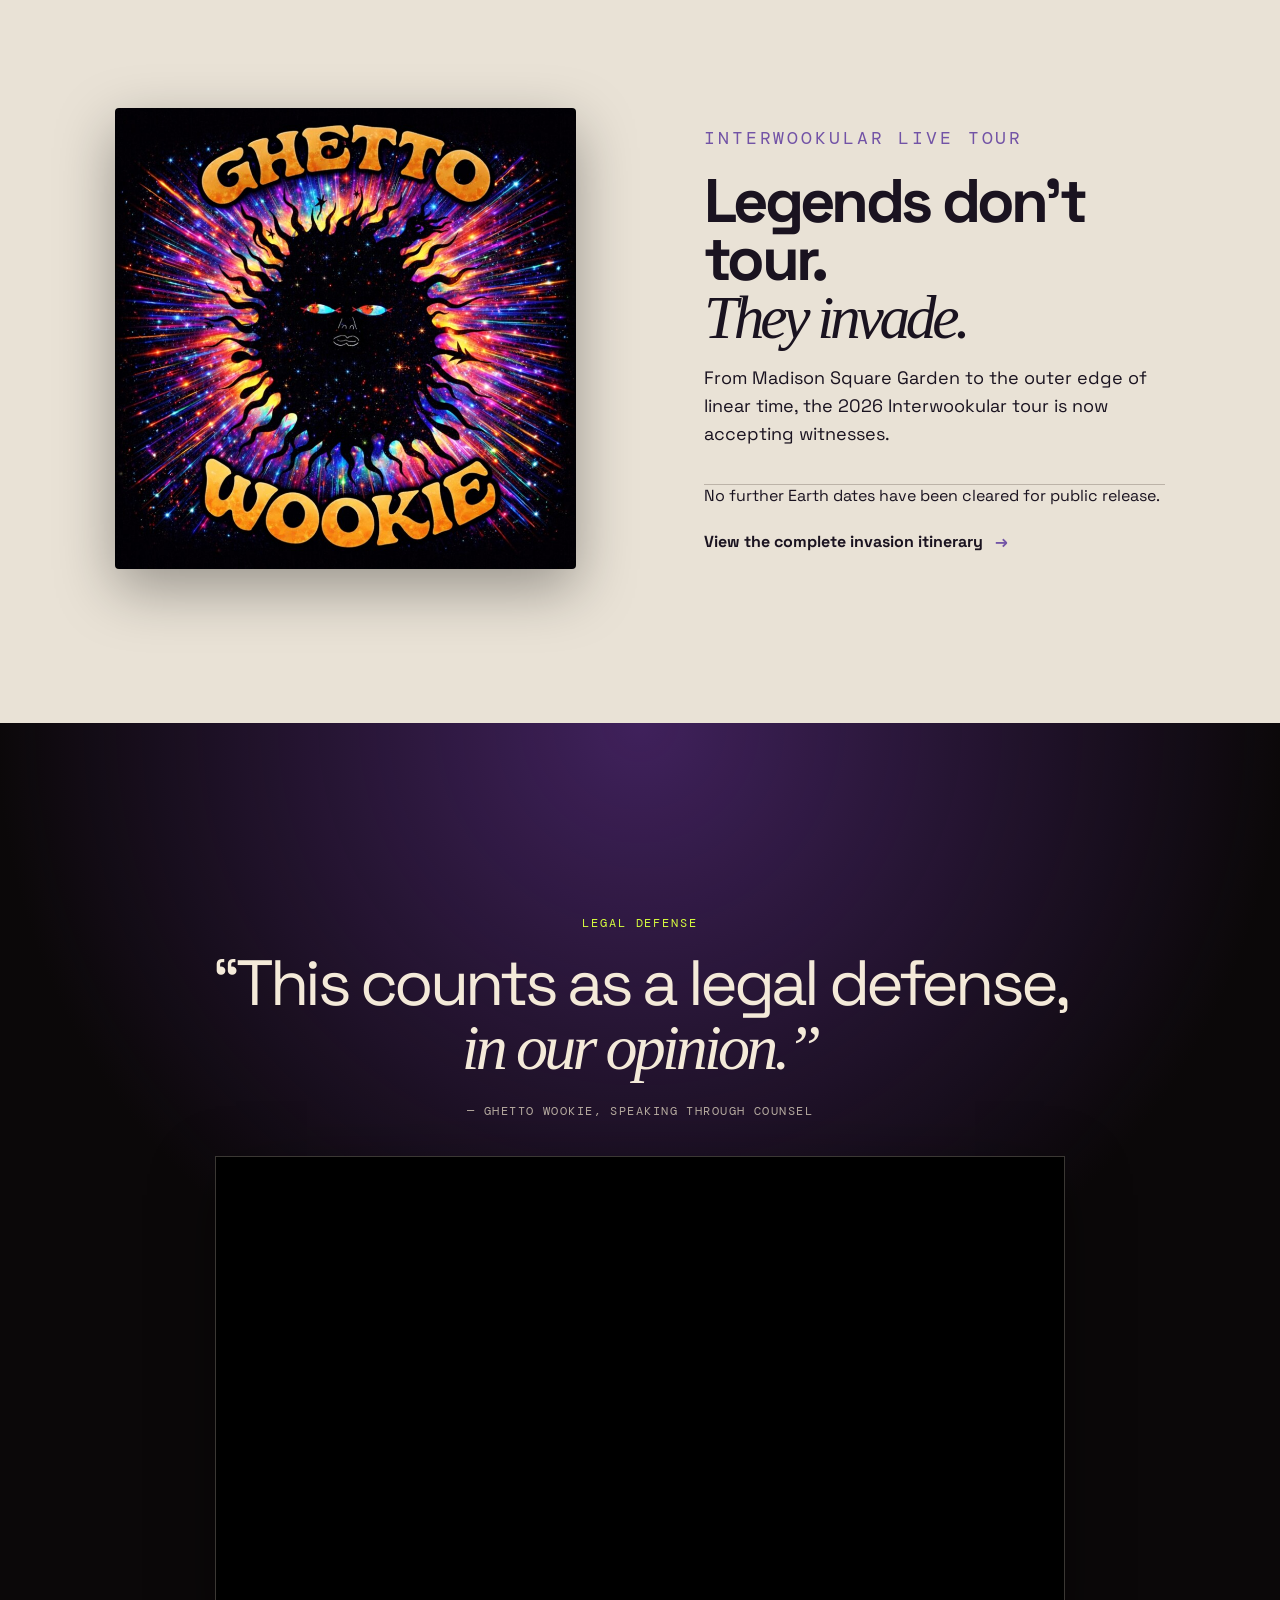
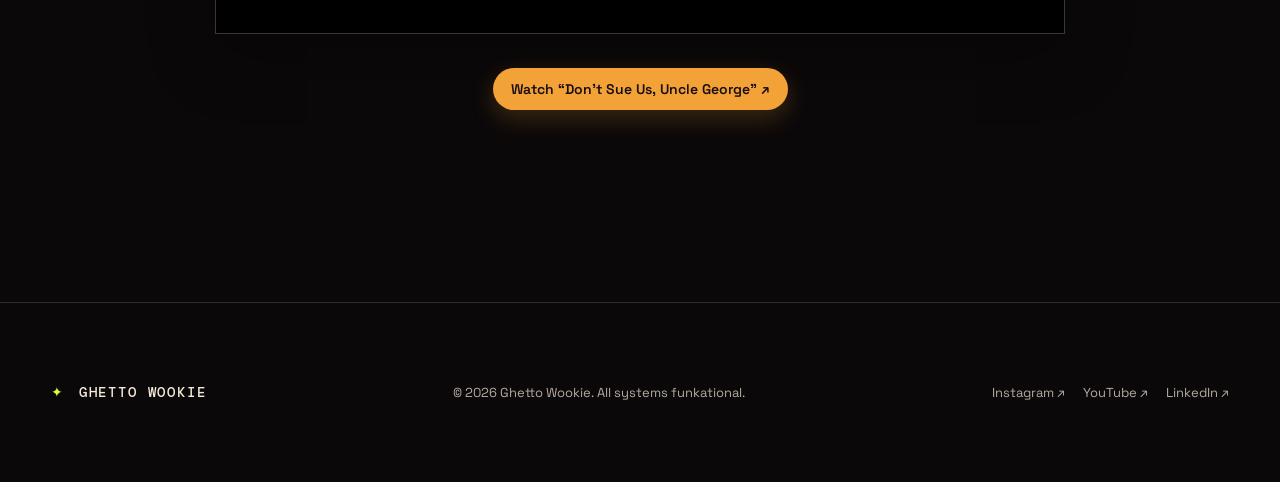
==== commit e64ca901: "Add Trivia to site navigation" ====
--- a/index.html
+++ b/index.html
@@ -20,6 +20,7 @@
       <a href="about.html">The Band</a>
       <a href="media.html">Media</a>
       <a href="invasions.html">Tour</a>
+      <a href="trivia.html">Trivia</a>
       <a href="sponsors.html">Sponsors</a>
     </nav>
   </header>
@@ -47,8 +48,8 @@
       <p class="eyebrow">NOW STREAMING EVERYWHERE ON EARTH</p>
       <h2 id="streaming-title">Everyone’s a Star<br><em>has landed.</em></h2>
       <p>Ghetto Wookie’s latest transmission is now streaming everywhere on Earth. Press play and join the wookulation.</p>
-      <div class="legal-video"><iframe src="https://www.youtube.com/embed/GspBNzgHq6U" title="Everyone's a Star — Ghetto Wookie" loading="lazy" allow="accelerometer; autoplay; clipboard-write; encrypted-media; gyroscope; picture-in-picture; web-share" allowfullscreen></iframe></div>
-      <a class="button button-gold" href="https://www.youtube.com/watch?v=GspBNzgHq6U" target="_blank" rel="noreferrer">Watch KashyyykPlayalisticSolarCasterMuzik ↗</a>
+      <div class="legal-video"><iframe src="https://www.youtube.com/embed/QfmDjiqJ218" title="KashyyykPlayaListicSolarCasterMuzik — Ghetto Wookie" loading="lazy" allow="accelerometer; autoplay; clipboard-write; encrypted-media; gyroscope; picture-in-picture; web-share" allowfullscreen></iframe></div>
+      <a class="button button-gold" href="https://www.youtube.com/watch?v=QfmDjiqJ218" target="_blank" rel="noreferrer">Watch KashyyykPlayalisticSolarCasterMuzik ↗</a>
     </section>
 
     <section id="the-band" class="hand section">
@@ -96,4 +97,4 @@
   </footer>
   <script src="js/site.js?v=6"></script>
 </body>
-</html>+</html>
--- a/css/site.css
+++ b/css/site.css
@@ -62,24 +62,298 @@
 /* Desktop hero: preserve the band’s full upper silhouettes. */
 @media (min-width:761px){.hero-image{background-position:center top}}
 
-/* Sponsors: intentionally awaiting the right transmissions. */
-.sponsors-page{background:#0a070d}.sponsors-masthead{min-height:clamp(430px,58svh,650px);padding:clamp(126px,17vw,200px) clamp(22px,9vw,150px) clamp(74px,10vw,130px);background:radial-gradient(circle at 81% 42%,rgba(236,156,44,.2),transparent 19%),radial-gradient(circle at 72% 64%,rgba(123,48,145,.28),transparent 31%),#0a070d;border-bottom:1px solid rgba(244,234,217,.12)}.sponsors-masthead h1{max-width:800px;font-size:clamp(56px,8vw,122px);line-height:.88;letter-spacing:-.07em;margin:0}.sponsors-masthead h1 em,.sponsor-stage h2 em{font-family:Georgia,serif;font-weight:400}.sponsors-masthead>p:last-child{max-width:570px;color:#d7cabc;font-size:clamp(17px,1.7vw,23px);line-height:1.58;margin:30px 0 0}.sponsor-stage{display:grid;grid-template-columns:minmax(260px,.9fr) minmax(260px,1.1fr);gap:clamp(50px,10vw,160px);align-items:center;background:#140d18}.sponsor-stage-copy h2{font-size:clamp(48px,5.3vw,84px);line-height:.9;letter-spacing:-.06em;margin:0}.sponsor-stage-copy>p:last-child{max-width:480px;color:#d7cabc;font-size:18px;line-height:1.6;margin:28px 0 0}.sponsor-transmission{min-height:clamp(310px,34vw,450px);display:flex;flex-direction:column;justify-content:space-between;padding:clamp(25px,4vw,48px);border:1px solid rgba(243,162,55,.56);background:radial-gradient(circle at 50% 50%,rgba(107,44,131,.35),transparent 38%),linear-gradient(145deg,rgba(23,14,30,.97),rgba(7,5,9,.98));box-shadow:0 25px 70px rgba(0,0,0,.34)}.sponsor-transmission span{font:11px "DM Mono",monospace;letter-spacing:.15em;color:#f3a237}.sponsor-transmission strong{font-size:clamp(31px,3.8vw,58px);line-height:.92;letter-spacing:-.055em}.sponsor-transmission i{align-self:flex-end;color:#f3a237;font-size:clamp(34px,5vw,68px);font-style:normal}@media(max-width:760px){.sponsors-masthead{min-height:390px;padding-top:120px}.sponsors-masthead h1{font-size:clamp(52px,15vw,74px)}.sponsor-stage{grid-template-columns:1fr}.sponsor-transmission{min-height:280px}}
-
-/* Sponsor roster: two real signals, no filler. */
-.sponsor-grid{display:grid;grid-template-columns:repeat(2,minmax(0,1fr));gap:16px}.sponsor-card{min-height:360px;position:relative;overflow:hidden;display:flex;flex-direction:column;align-items:flex-start;padding:22px;text-decoration:none;color:var(--cream);border:1px solid rgba(243,162,55,.46);background:linear-gradient(145deg,#1e1328,#08060a);box-shadow:0 20px 52px rgba(0,0,0,.26);transition:transform .25s ease,border-color .25s ease,box-shadow .25s ease}.sponsor-card:hover{transform:translateY(-7px);border-color:#ffc367;box-shadow:0 28px 64px rgba(0,0,0,.42)}.sponsor-card:after{content:"";position:absolute;inset:auto -25% -55% 28%;height:70%;border:1px solid rgba(243,162,55,.2);border-radius:50%;pointer-events:none}.sponsor-card img{display:block;position:relative;z-index:1;width:100%;height:122px;object-fit:contain;object-position:center;margin:24px 0 28px}.sponsor-label,.sponsor-card i{position:relative;z-index:1;font:10px "DM Mono",monospace;letter-spacing:.12em;text-transform:uppercase;font-style:normal}.sponsor-label{color:#f3a237}.sponsor-card strong{position:relative;z-index:1;margin-top:auto;font-size:clamp(25px,2.7vw,40px);line-height:.98;letter-spacing:-.045em}.sponsor-card i{margin-top:18px;color:#d7cabc}.sponsor-oti{border-color:rgba(208,42,58,.72);background:radial-gradient(circle at 82% 16%,rgba(185,0,22,.22),transparent 31%),linear-gradient(145deg,#092544,#070e19)}.sponsor-oti:hover{border-color:#ed5663}.sponsor-oti .sponsor-label{color:#ff9ca5}.sponsor-cms{background:radial-gradient(circle at 82% 16%,rgba(243,162,55,.18),transparent 31%),linear-gradient(145deg,#17100b,#080707)}.sponsor-disclaimer{padding-top:0;padding-bottom:clamp(68px,9vw,120px);background:#140d18}.sponsor-disclaimer p{max-width:880px;margin:0;color:#938690;font:10px/1.65 "DM Mono",monospace;letter-spacing:.07em;text-transform:uppercase}@media(max-width:760px){.sponsor-grid{grid-template-columns:1fr}.sponsor-card{min-height:300px}.sponsor-card img{height:96px;margin:18px 0 24px}.sponsor-disclaimer{padding-top:0}.sponsor-disclaimer p{font-size:9px;line-height:1.65}}
-
-
-/* Wookie's Own is a house patron, not a destination. */
-.sponsor-endor{grid-column:1/-1;min-height:330px;align-items:center;text-align:center;border-color:rgba(211,166,76,.68);background:radial-gradient(circle at 50% 46%,rgba(90,121,58,.18),transparent 31%),linear-gradient(145deg,#10271d,#03130d 72%);cursor:default}.sponsor-endor:hover{transform:none;border-color:rgba(231,195,113,.94);box-shadow:0 20px 52px rgba(0,0,0,.26)}.sponsor-endor:after{inset:auto 14% -63%;width:72%;height:112%;border-color:rgba(211,166,76,.16)}.sponsor-endor .sponsor-label{color:#d9b66f}.sponsor-endor img{width:min(100%,320px);height:210px;margin:8px 0 12px;image-rendering:auto}.sponsor-endor strong{margin-top:auto;color:#f2dfb8;font-family:Georgia,serif;font-weight:400;letter-spacing:.015em;line-height:1.02}@media(max-width:760px){.sponsor-endor{grid-column:auto;min-height:330px}.sponsor-endor img{height:185px;width:min(100%,280px)}}
-
-/* The support system behind the galaxy's busiest drummer. */
-.sponsor-endor{grid-column:auto;min-height:360px}.sponsor-endor img{width:min(100%,280px);height:170px;margin:16px 0 18px}.sponsor-yutes{border-color:rgba(222,119,42,.7);background:radial-gradient(circle at 50% 20%,rgba(189,92,34,.2),transparent 36%),linear-gradient(145deg,#26120d,#090609 72%)}.sponsor-yutes:hover{transform:none;border-color:#efae65;box-shadow:0 20px 52px rgba(0,0,0,.26)}.sponsor-yutes:after{border-color:rgba(239,174,101,.16)}.sponsor-yutes .sponsor-label{color:#efae65}.sponsor-yutes img{height:172px;width:min(100%,220px);margin:12px auto 18px}.sponsor-yutes strong{margin-top:0;font-family:Georgia,serif;font-weight:400;letter-spacing:.01em}.sponsor-yutes p{position:relative;z-index:1;margin:14px 0 0;color:#ddc7b1;font-size:13px;line-height:1.45}@media(max-width:760px){.sponsor-endor{grid-column:auto;min-height:300px}.sponsor-endor img{height:138px}.sponsor-yutes img{height:160px}}
-
-/* A benefactor of unknown provenance, with an unusually good library. */
-.sponsor-literary{grid-column:1/-1;min-height:290px;display:grid;grid-template-columns:minmax(190px,.68fr) minmax(0,1.32fr);gap:clamp(24px,5vw,72px);align-items:center;border-color:rgba(205,147,58,.68);background:radial-gradient(circle at 80% 56%,rgba(145,69,22,.2),transparent 34%),linear-gradient(145deg,#21100b,#0b0809 73%)}.sponsor-literary:hover{transform:none;border-color:#eac06d;box-shadow:0 20px 52px rgba(0,0,0,.26)}.sponsor-literary:after{border-color:rgba(220,164,69,.16)}.sponsor-literary .sponsor-label{color:#e1af58}.sponsor-literary a{position:relative;z-index:1;display:block;justify-self:center;width:min(100%,265px);line-height:0}.sponsor-literary img{width:100%;height:242px;margin:0;object-fit:cover;border:1px solid rgba(234,192,109,.38)}.sponsor-literary-copy{position:relative;z-index:1;text-align:left}.sponsor-literary strong{display:block;margin:0;font-family:Georgia,serif;font-weight:400;letter-spacing:.01em}.sponsor-literary p{margin:15px 0 0;max-width:520px;color:#ddc7b1;font-size:15px;line-height:1.5}@media(max-width:760px){.sponsor-literary{grid-column:auto;min-height:0;display:flex;gap:0;align-items:center}.sponsor-literary a{width:min(100%,245px);margin:18px auto 2px}.sponsor-literary img{height:190px}.sponsor-literary-copy{text-align:center}.sponsor-literary p{font-size:14px}}
-
-/* The anonymous benefactor now gets the wall space his money insists upon. */
-.sponsor-literary{min-height:440px;grid-template-columns:minmax(300px,.95fr) minmax(0,1.05fr);padding:clamp(24px,3vw,42px)}.sponsor-literary a{width:min(100%,430px)}.sponsor-literary img{height:360px}.sponsor-literary-copy strong{font-size:clamp(36px,4vw,58px)}.sponsor-literary-copy p{font-size:17px;max-width:490px}@media(max-width:760px){.sponsor-literary{min-height:0;display:flex;padding:22px}.sponsor-literary a{width:min(100%,340px)}.sponsor-literary img{height:300px}.sponsor-literary-copy strong{font-size:32px}.sponsor-literary-copy p{font-size:15px}}
-
-/* Full-size artwork links for house sponsors. */
-.sponsor-endor>a,.sponsor-yutes>a{position:relative;z-index:1;display:block;width:100%;line-height:0}.sponsor-endor>a img,.sponsor-yutes>a img{display:block;margin-left:auto;margin-right:auto}.sponsor-yutes{min-height:360px}.sponsor-yutes>a{width:min(100%,300px);margin:0 auto}.sponsor-yutes>a img{width:100%;height:230px;margin-top:0;margin-bottom:16px;object-fit:cover;object-position:center}.sponsor-yutes strong{font-size:clamp(31px,3.2vw,45px)}.sponsor-yutes p{font-size:14px}@media(max-width:760px){.sponsor-yutes>a{width:min(100%,280px)}.sponsor-yutes>a img{height:220px}}+/* Sponsors */
+.sponsors-page{background:#0a070d}
+.sponsors-masthead{
+  min-height:clamp(390px,52svh,560px);
+  display:flex;
+  flex-direction:column;
+  justify-content:flex-end;
+  padding:clamp(126px,14vw,176px) clamp(22px,9vw,150px) clamp(68px,8vw,104px);
+  background:
+    radial-gradient(circle at 82% 34%,rgba(236,156,44,.2),transparent 21%),
+    radial-gradient(circle at 70% 72%,rgba(123,48,145,.28),transparent 32%),
+    #0a070d;
+  border-bottom:1px solid rgba(244,234,217,.12)
+}
+.sponsors-masthead h1{
+  max-width:900px;
+  margin:0;
+  font-size:clamp(54px,7.4vw,108px);
+  line-height:.89;
+  letter-spacing:-.07em
+}
+.sponsors-masthead h1 em,
+.sponsor-stage h2 em{font-family:Georgia,serif;font-weight:400}
+.sponsors-masthead>p:last-child{
+  max-width:610px;
+  margin:26px 0 0;
+  color:#d7cabc;
+  font-size:clamp(17px,1.6vw,22px);
+  line-height:1.55
+}
+
+.sponsor-stage{
+  display:block;
+  background:#140d18;
+  padding-top:clamp(68px,8vw,112px)
+}
+.sponsor-stage-copy{
+  max-width:790px;
+  margin:0 0 clamp(38px,5vw,64px)
+}
+.sponsor-stage-copy h2{
+  margin:0;
+  font-size:clamp(44px,5vw,72px);
+  line-height:.92;
+  letter-spacing:-.055em
+}
+.sponsor-stage-copy>p:last-child{
+  max-width:660px;
+  margin:22px 0 0;
+  color:#d7cabc;
+  font-size:clamp(16px,1.5vw,19px);
+  line-height:1.6
+}
+
+.sponsor-grid{
+  display:grid;
+  grid-template-columns:repeat(12,minmax(0,1fr));
+  gap:clamp(16px,2.2vw,28px);
+  width:100%
+}
+.sponsor-card{
+  grid-column:span 6;
+  min-width:0;
+  min-height:340px;
+  position:relative;
+  overflow:hidden;
+  display:flex;
+  flex-direction:column;
+  align-items:flex-start;
+  padding:clamp(22px,2.7vw,34px);
+  color:var(--cream);
+  text-decoration:none;
+  border:1px solid rgba(243,162,55,.46);
+  background:linear-gradient(145deg,#1e1328,#08060a);
+  box-shadow:0 22px 54px rgba(0,0,0,.28);
+  transition:transform .25s ease,border-color .25s ease,box-shadow .25s ease
+}
+.sponsor-card:after{
+  content:"";
+  position:absolute;
+  z-index:0;
+  right:-20%;
+  bottom:-55%;
+  width:75%;
+  height:92%;
+  border:1px solid rgba(243,162,55,.17);
+  border-radius:50%;
+  pointer-events:none
+}
+.sponsor-card:hover{
+  transform:translateY(-6px);
+  border-color:#ffc367;
+  box-shadow:0 30px 68px rgba(0,0,0,.43)
+}
+.sponsor-card:focus-visible,
+.sponsor-card a:focus-visible{
+  outline:3px solid var(--acid);
+  outline-offset:4px
+}
+.sponsor-card>*{position:relative;z-index:1}
+.sponsor-label,
+.sponsor-card i{
+  font:10px "DM Mono",monospace;
+  letter-spacing:.13em;
+  text-transform:uppercase;
+  font-style:normal
+}
+.sponsor-label{color:#f3a237}
+.sponsor-card>img{
+  width:100%;
+  height:132px;
+  margin:30px 0 30px;
+  object-fit:contain;
+  object-position:center
+}
+.sponsor-card strong{
+  display:block;
+  margin-top:auto;
+  font-size:clamp(26px,2.7vw,40px);
+  line-height:1;
+  letter-spacing:-.045em
+}
+.sponsor-card i{
+  margin-top:18px;
+  color:#d7cabc
+}
+.sponsor-card p{
+  margin:14px 0 0;
+  color:#ddc7b1;
+  font-size:14px;
+  line-height:1.5
+}
+
+.sponsor-oti{
+  border-color:rgba(208,42,58,.72);
+  background:
+    radial-gradient(circle at 82% 16%,rgba(185,0,22,.22),transparent 31%),
+    linear-gradient(145deg,#092544,#070e19)
+}
+.sponsor-oti:hover{border-color:#ed5663}
+.sponsor-oti .sponsor-label{color:#ff9ca5}
+.sponsor-cms{
+  background:
+    radial-gradient(circle at 82% 16%,rgba(243,162,55,.18),transparent 31%),
+    linear-gradient(145deg,#17100b,#080707)
+}
+
+.sponsor-endor,
+.sponsor-yutes{cursor:default}
+.sponsor-endor:hover,
+.sponsor-yutes:hover,
+.sponsor-literary:hover{
+  transform:none;
+  box-shadow:0 22px 54px rgba(0,0,0,.28)
+}
+.sponsor-endor{
+  border-color:rgba(211,166,76,.68);
+  background:
+    radial-gradient(circle at 50% 34%,rgba(90,121,58,.2),transparent 34%),
+    linear-gradient(145deg,#10271d,#03130d 72%)
+}
+.sponsor-endor:hover{border-color:rgba(231,195,113,.94)}
+.sponsor-endor .sponsor-label{color:#d9b66f}
+.sponsor-yutes{
+  border-color:rgba(222,119,42,.7);
+  background:
+    radial-gradient(circle at 50% 24%,rgba(189,92,34,.2),transparent 36%),
+    linear-gradient(145deg,#26120d,#090609 72%)
+}
+.sponsor-yutes:hover{border-color:#efae65}
+.sponsor-yutes .sponsor-label{color:#efae65}
+.sponsor-endor>a,
+.sponsor-yutes>a{
+  display:flex;
+  align-items:center;
+  justify-content:center;
+  width:100%;
+  height:210px;
+  margin:14px 0 20px;
+  line-height:0
+}
+.sponsor-endor>a img,
+.sponsor-yutes>a img{
+  display:block;
+  width:100%;
+  height:100%;
+  margin:0;
+  object-fit:contain;
+  object-position:center
+}
+.sponsor-endor strong,
+.sponsor-yutes strong{
+  margin-top:auto;
+  font-family:Georgia,serif;
+  font-weight:400;
+  letter-spacing:.01em
+}
+
+.sponsor-literary{
+  grid-column:1/-1;
+  min-height:410px;
+  display:grid;
+  grid-template-columns:minmax(280px,.85fr) minmax(0,1.15fr);
+  gap:clamp(30px,5vw,76px);
+  align-items:center;
+  padding:clamp(26px,3.5vw,46px);
+  border-color:rgba(205,147,58,.68);
+  background:
+    radial-gradient(circle at 80% 56%,rgba(145,69,22,.2),transparent 34%),
+    linear-gradient(145deg,#21100b,#0b0809 73%)
+}
+.sponsor-literary:hover{border-color:#eac06d}
+.sponsor-literary>a{
+  display:block;
+  justify-self:center;
+  width:min(100%,430px);
+  line-height:0
+}
+.sponsor-literary img{
+  display:block;
+  width:100%;
+  height:330px;
+  margin:0;
+  object-fit:contain;
+  object-position:center;
+  border:1px solid rgba(234,192,109,.38);
+  background:rgba(4,3,4,.38)
+}
+.sponsor-literary-copy{text-align:left}
+.sponsor-literary-copy .sponsor-label{display:block;margin-bottom:18px;color:#e1af58}
+.sponsor-literary-copy strong{
+  margin:0;
+  font-family:Georgia,serif;
+  font-size:clamp(34px,4vw,56px);
+  font-weight:400;
+  letter-spacing:.01em
+}
+.sponsor-literary-copy p{
+  max-width:520px;
+  margin:18px 0 0;
+  font-size:17px
+}
+
+.sponsor-disclaimer{
+  padding-top:0;
+  padding-bottom:clamp(68px,9vw,120px);
+  background:#140d18
+}
+.sponsor-disclaimer p{
+  max-width:920px;
+  margin:0;
+  color:#938690;
+  font:10px/1.7 "DM Mono",monospace;
+  letter-spacing:.07em;
+  text-transform:uppercase
+}
+
+@media(max-width:760px){
+  .sponsors-masthead{
+    min-height:360px;
+    padding-top:116px;
+    padding-bottom:58px
+  }
+  .sponsors-masthead h1{font-size:clamp(49px,14vw,70px)}
+  .sponsor-stage{padding-top:62px}
+  .sponsor-grid{grid-template-columns:1fr}
+  .sponsor-card,
+  .sponsor-literary{
+    grid-column:auto;
+    min-height:310px;
+    padding:22px
+  }
+  .sponsor-card>img{height:105px;margin:24px 0}
+  .sponsor-endor>a,
+  .sponsor-yutes>a{height:180px;margin:12px 0 18px}
+  .sponsor-literary{
+    min-height:0;
+    display:flex;
+    gap:24px;
+    align-items:center
+  }
+  .sponsor-literary>a{width:min(100%,340px)}
+  .sponsor-literary img{height:260px}
+  .sponsor-literary-copy{text-align:center}
+  .sponsor-literary-copy .sponsor-label{margin-bottom:14px}
+  .sponsor-literary-copy strong{font-size:32px}
+  .sponsor-literary-copy p{font-size:15px}
+  .sponsor-disclaimer p{font-size:9px}
+}
+
+
+/* Keep the three official video cards evenly sized across wide screens. */
+@media (min-width:761px){
+  .official-visuals .video-rack{grid-template-columns:repeat(3,minmax(0,1fr));gap:clamp(14px,2vw,24px)}
+}
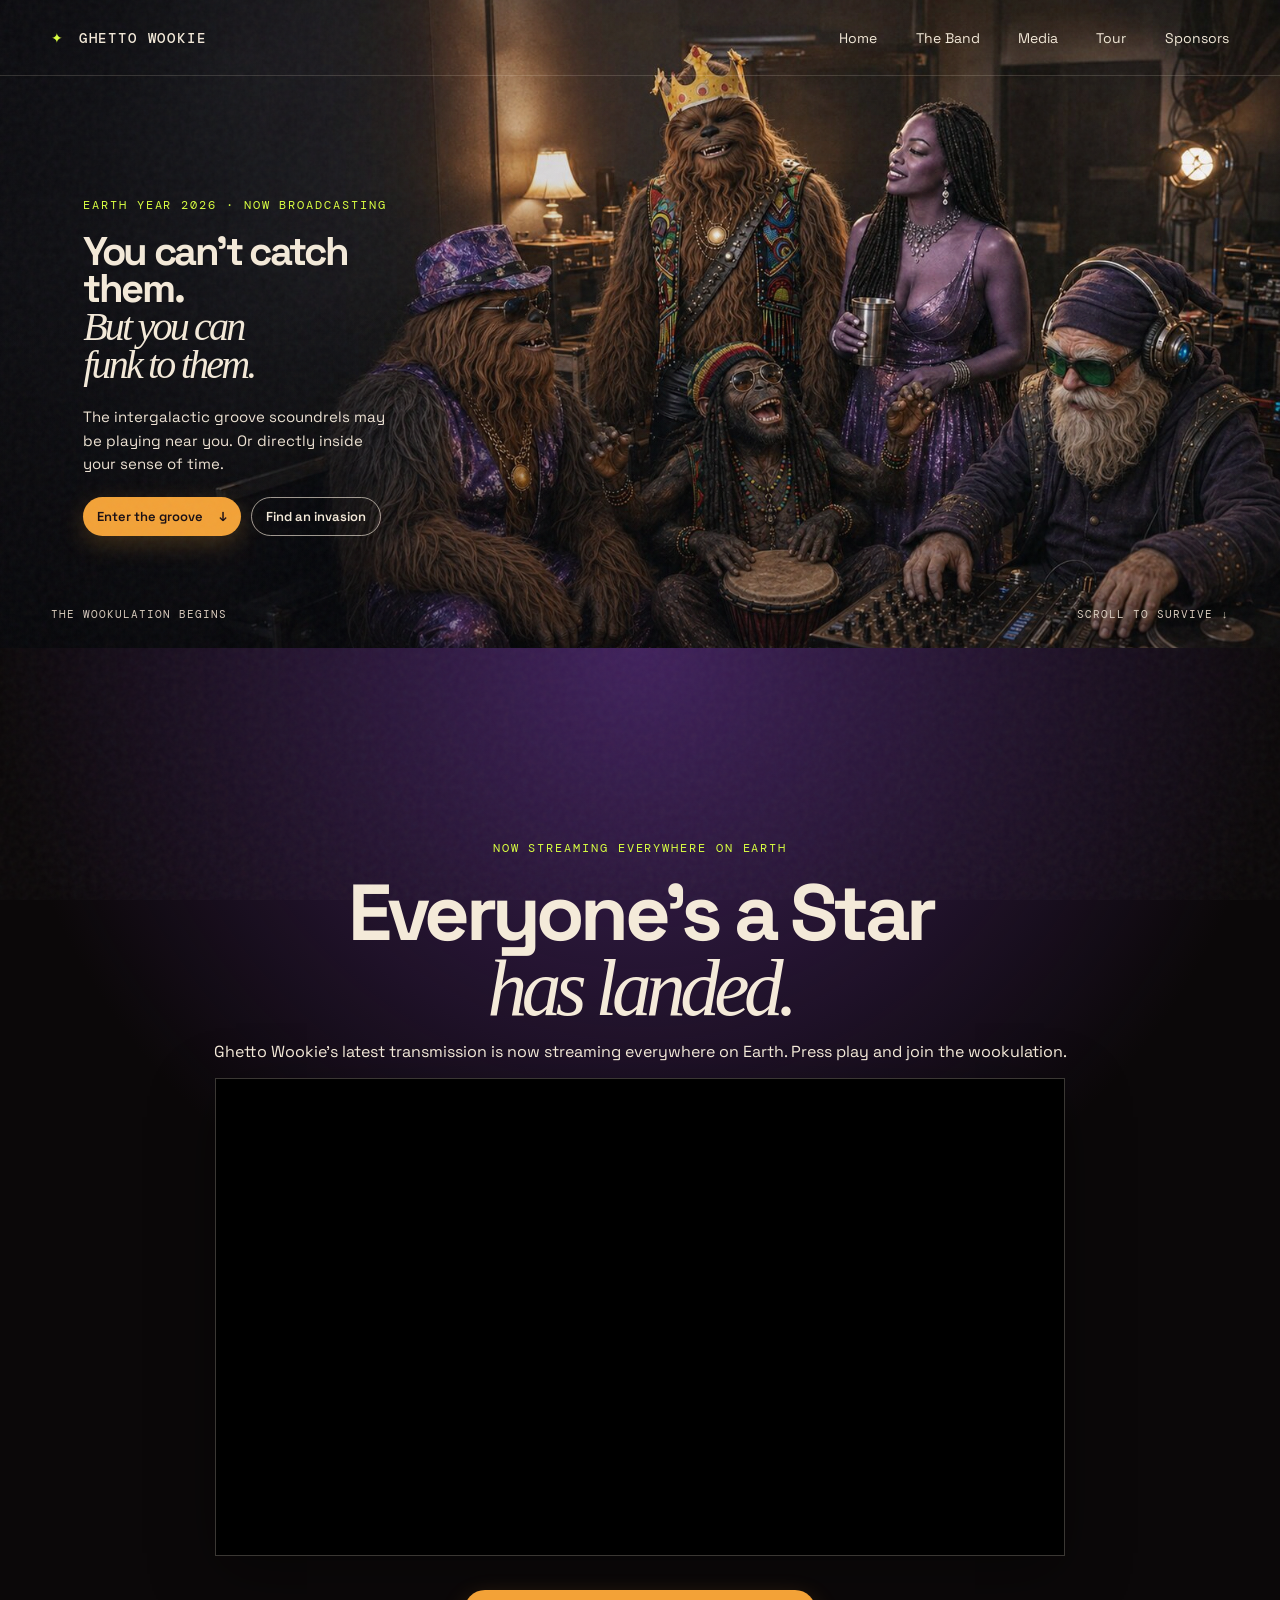
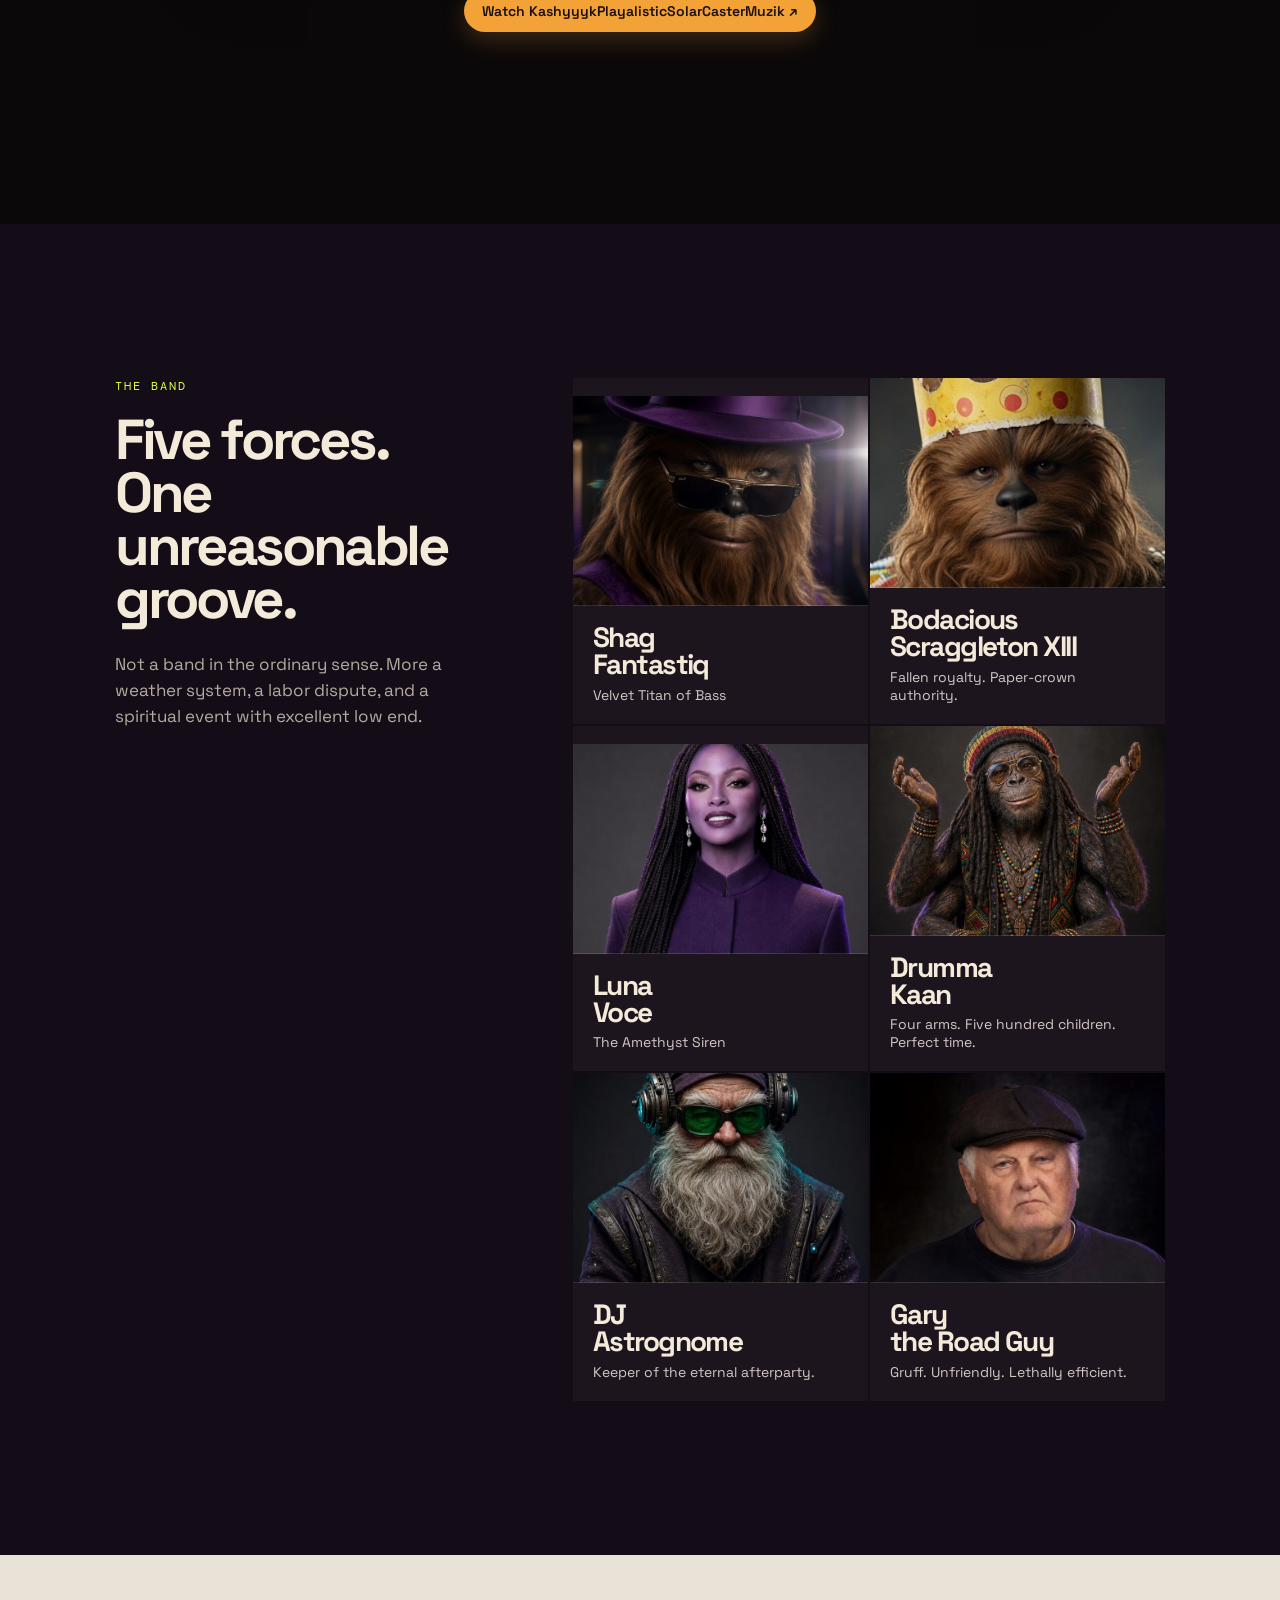
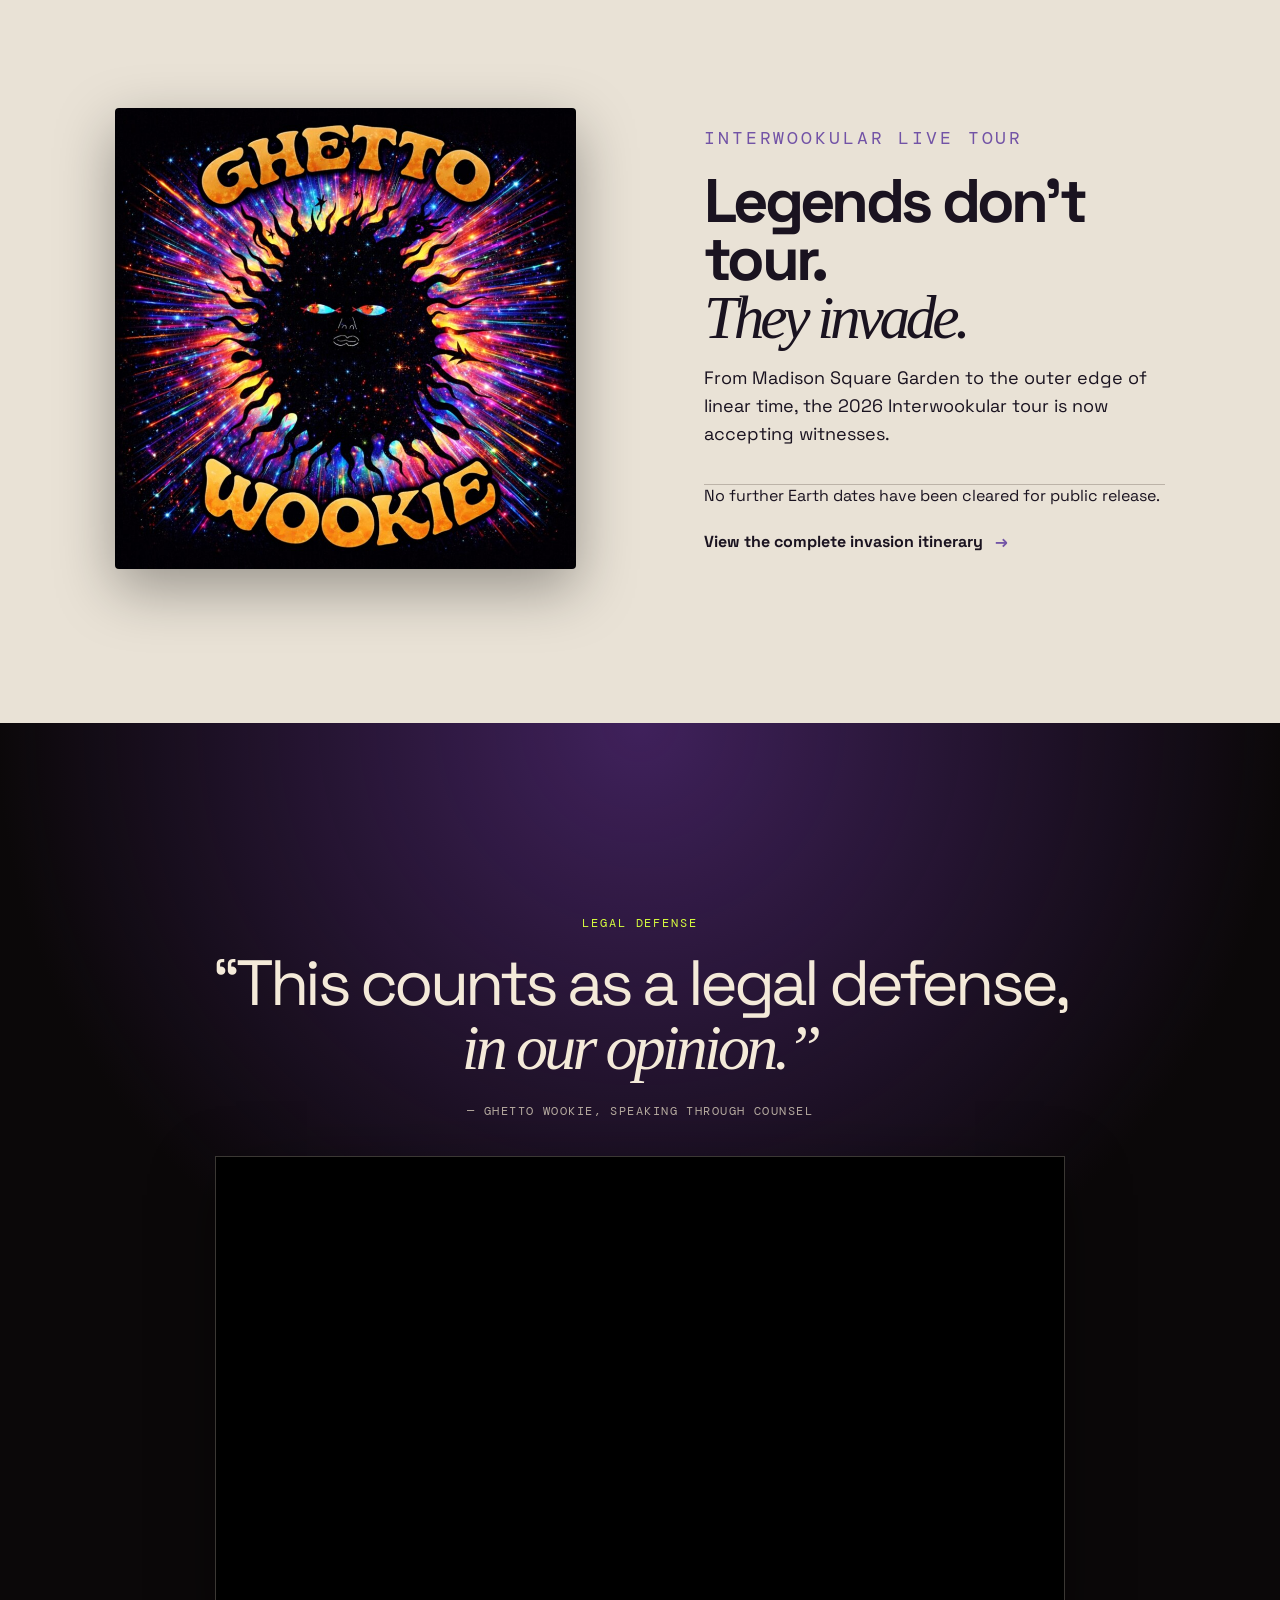
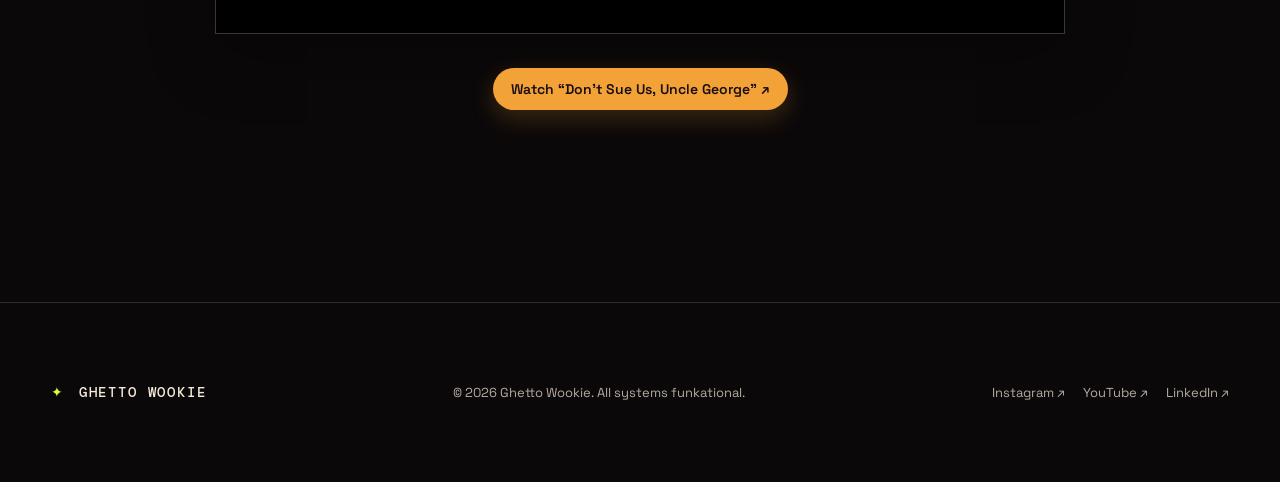
==== commit 101e1369: "Remove standalone trivia from site navigation" ====
--- a/index.html
+++ b/index.html
@@ -20,7 +20,6 @@
       <a href="about.html">The Band</a>
       <a href="media.html">Media</a>
       <a href="invasions.html">Tour</a>
-      <a href="trivia.html">Trivia</a>
       <a href="sponsors.html">Sponsors</a>
     </nav>
   </header>
